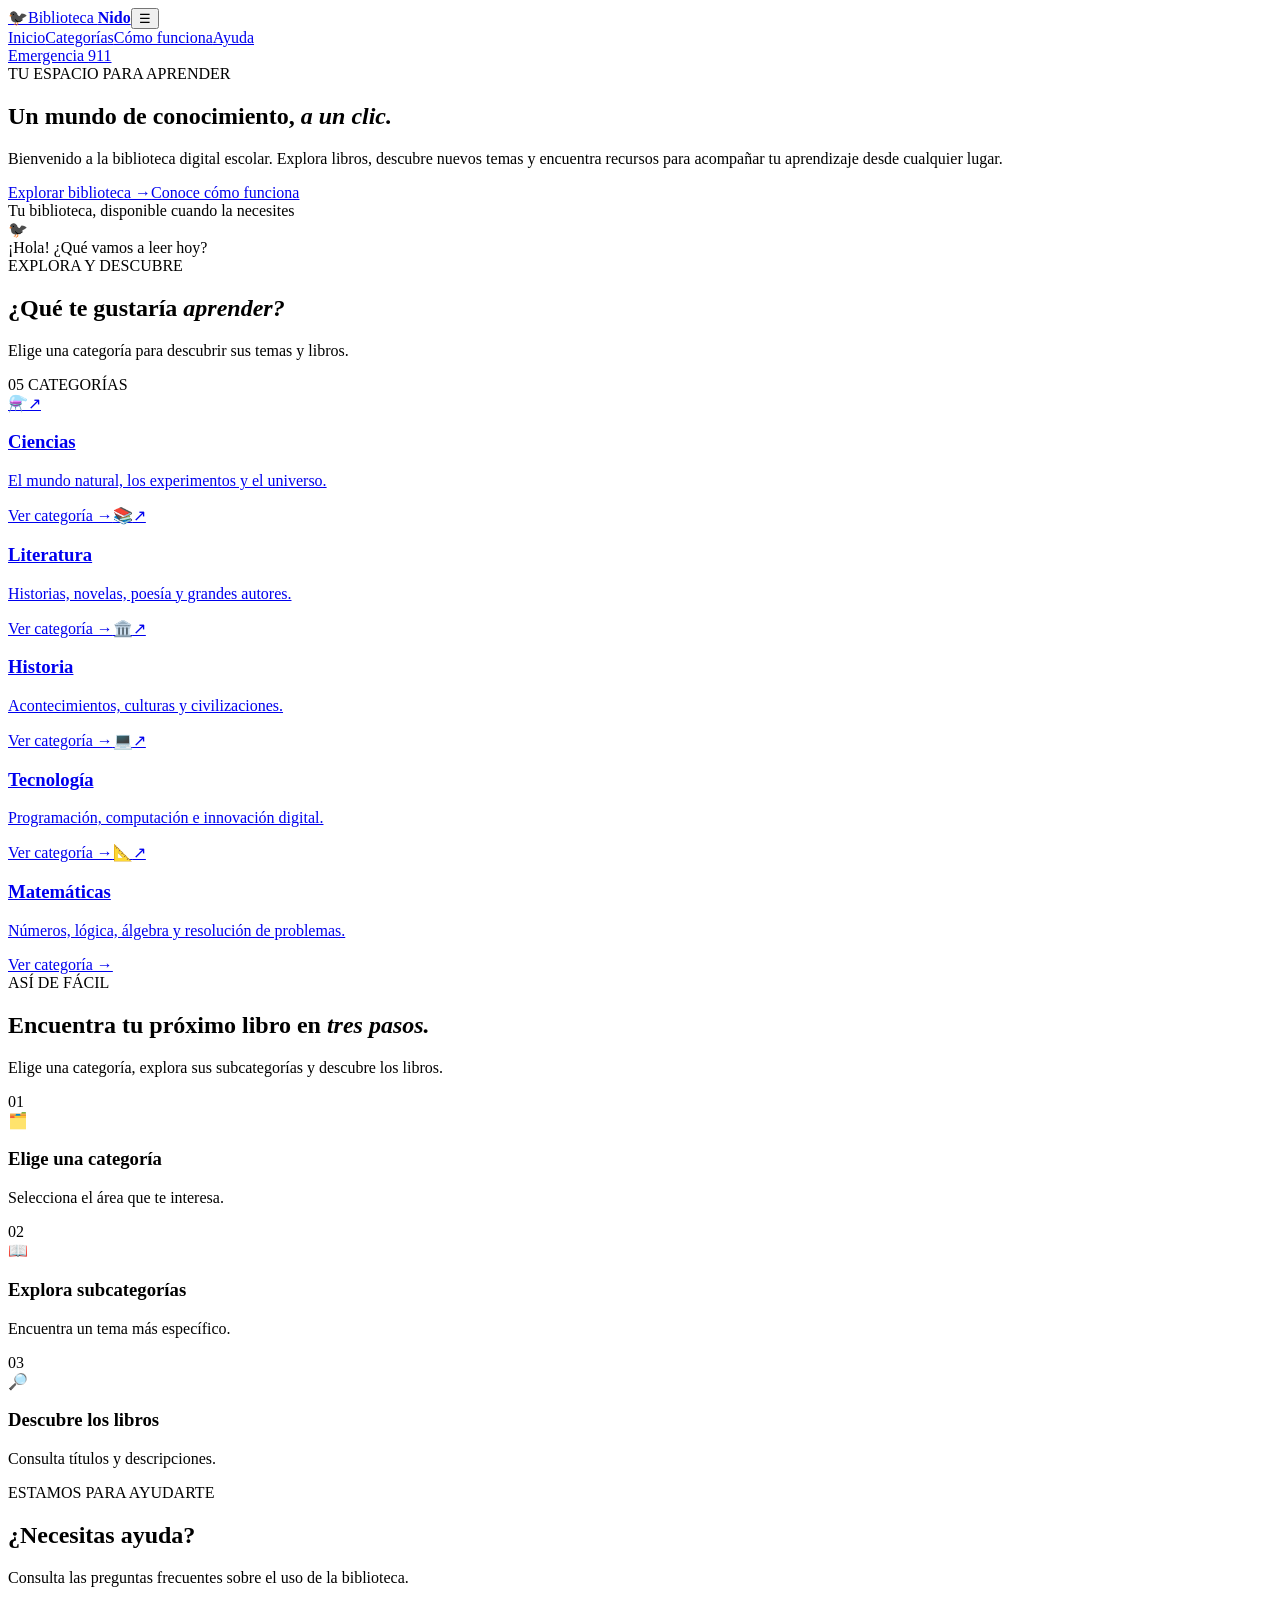
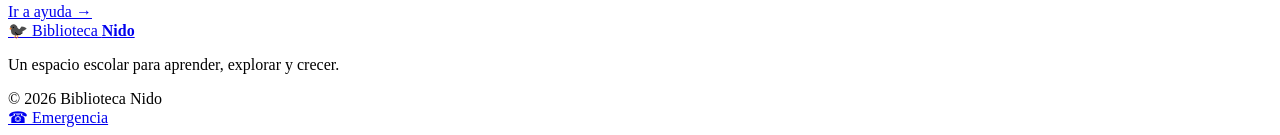
==== index.html @ d0c9c2d7 "Build Biblioteca Nido digital library website" ====
<!DOCTYPE html><html lang="es"><head><meta charset="UTF-8"><meta name="viewport" content="width=device-width,initial-scale=1"><title>Biblioteca Nido | Inicio</title><link rel="stylesheet" href="styles.css"></head><body><header class="site-header"><a class="brand" href="index.html"><span>🐦‍⬛</span><span>Biblioteca <b>Nido</b></span></a><button class="menu-toggle" aria-label="Abrir menú" aria-expanded="false">☰</button><nav class="main-nav"><a class="active" href="index.html">Inicio</a><a href="#categorias">Categorías</a><a href="#como-funciona">Cómo funciona</a><a href="ayuda.html">Ayuda</a></nav><a class="header-emergency" href="tel:911">Emergencia <span>911</span></a></header><main><section class="hero"><div class="hero-copy"><span class="eyebrow">TU ESPACIO PARA APRENDER</span><h1>Un mundo de conocimiento, <em>a un clic.</em></h1><p>Bienvenido a la biblioteca digital escolar. Explora libros, descubre nuevos temas y encuentra recursos para acompañar tu aprendizaje desde cualquier lugar.</p><div class="hero-actions"><a class="btn btn-light" href="#categorias">Explorar biblioteca →</a><a class="text-link" href="#como-funciona">Conoce cómo funciona</a></div><div class="hero-note"><span class="online-dot"></span> Tu biblioteca, disponible cuando la necesites</div></div><div class="hero-art"><div class="art-circle"></div><div class="book-stack"><div class="book book-one"></div><div class="book book-two"></div><div class="book book-three"></div></div><div class="toucan-large">🐦‍⬛</div><div class="floating-note">¡Hola! ¿Qué vamos a leer hoy?</div></div></section><section class="section" id="categorias"><div class="section-heading"><div><span class="eyebrow dark">EXPLORA Y DESCUBRE</span><h2>¿Qué te gustaría <em>aprender?</em></h2><p>Elige una categoría para descubrir sus temas y libros.</p></div><span class="section-count">05 CATEGORÍAS</span></div><div class="category-grid"><a class="category-card c-blue" href="categoria.html?cat=ciencias"><span class="category-icon">⚗️</span><span class="card-arrow">↗</span><h3>Ciencias</h3><p>El mundo natural, los experimentos y el universo.</p><span class="card-bottom">Ver categoría →</span></a><a class="category-card c-gold" href="categoria.html?cat=literatura"><span class="category-icon">📚</span><span class="card-arrow">↗</span><h3>Literatura</h3><p>Historias, novelas, poesía y grandes autores.</p><span class="card-bottom">Ver categoría →</span></a><a class="category-card c-green" href="categoria.html?cat=historia"><span class="category-icon">🏛️</span><span class="card-arrow">↗</span><h3>Historia</h3><p>Acontecimientos, culturas y civilizaciones.</p><span class="card-bottom">Ver categoría →</span></a><a class="category-card c-purple" href="categoria.html?cat=tecnologia"><span class="category-icon">💻</span><span class="card-arrow">↗</span><h3>Tecnología</h3><p>Programación, computación e innovación digital.</p><span class="card-bottom">Ver categoría →</span></a><a class="category-card c-coral" href="categoria.html?cat=matematicas"><span class="category-icon">📐</span><span class="card-arrow">↗</span><h3>Matemáticas</h3><p>Números, lógica, álgebra y resolución de problemas.</p><span class="card-bottom">Ver categoría →</span></a></div></section><section class="how-section" id="como-funciona"><div class="how-intro"><span class="eyebrow dark">ASÍ DE FÁCIL</span><h2>Encuentra tu próximo libro en <em>tres pasos.</em></h2><p>Elige una categoría, explora sus subcategorías y descubre los libros.</p></div><div class="steps"><article><span>01</span><div class="step-icon">🗂️</div><h3>Elige una categoría</h3><p>Selecciona el área que te interesa.</p></article><article><span>02</span><div class="step-icon">📖</div><h3>Explora subcategorías</h3><p>Encuentra un tema más específico.</p></article><article><span>03</span><div class="step-icon">🔎</div><h3>Descubre los libros</h3><p>Consulta títulos y descripciones.</p></article></div></section><section class="help-banner"><div><span class="eyebrow">ESTAMOS PARA AYUDARTE</span><h2>¿Necesitas ayuda?</h2><p>Consulta las preguntas frecuentes sobre el uso de la biblioteca.</p></div><a class="btn btn-light" href="ayuda.html">Ir a ayuda →</a></section></main><footer class="site-footer"><a class="brand footer-brand" href="index.html">🐦‍⬛ Biblioteca <b>Nido</b></a><p>Un espacio escolar para aprender, explorar y crecer.</p><span>© 2026 Biblioteca Nido</span></footer><a class="emergency-float" href="tel:911">☎ <span>Emergencia</span></a><script src="app.js"></script></body></html>
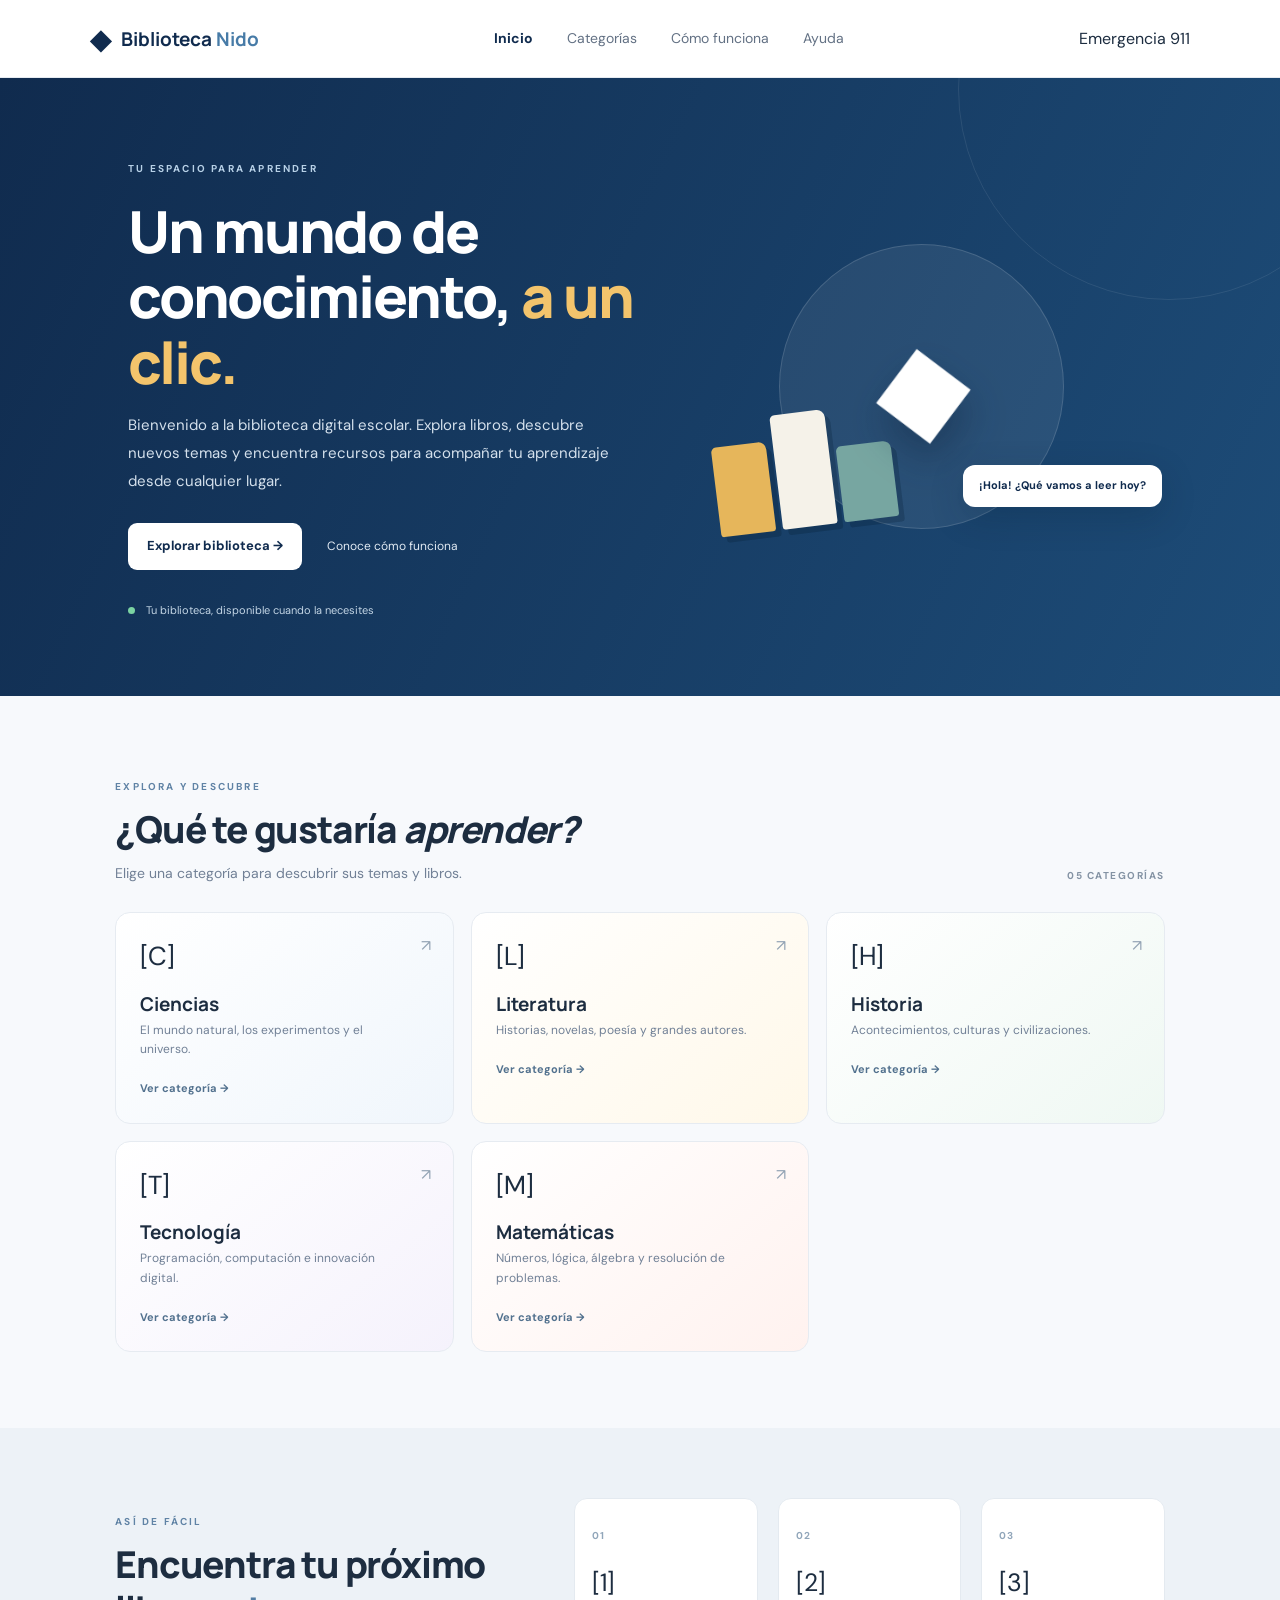
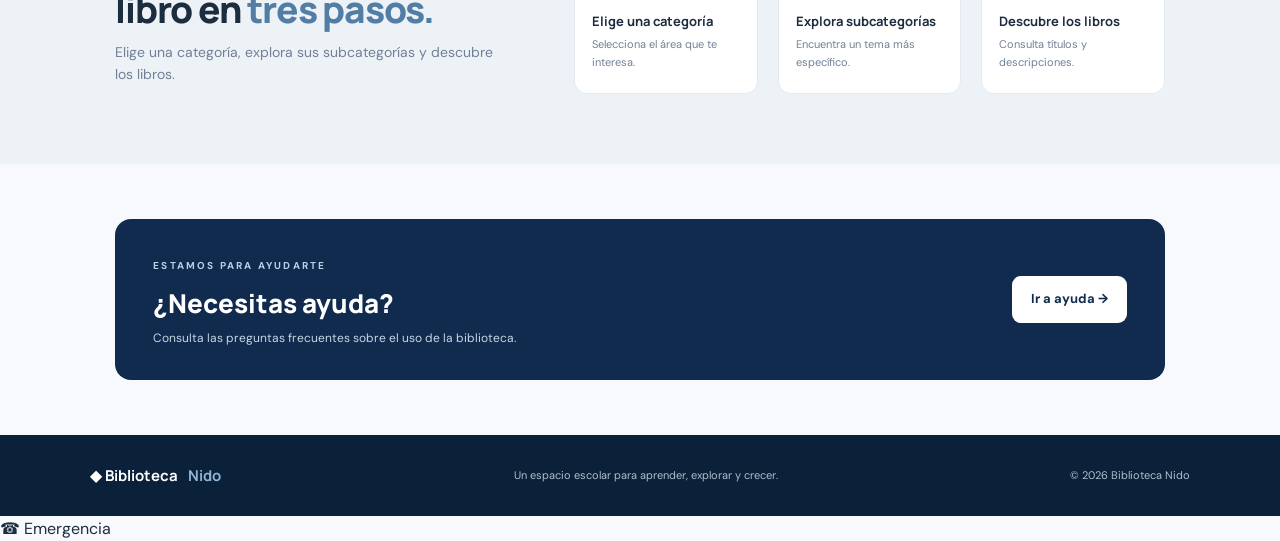
==== commit 9a5cd74c: "Usar iconos compatibles en todos los navegadores" ====
--- a/index.html
+++ b/index.html
@@ -1 +1 @@
-<!DOCTYPE html><html lang="es"><head><meta charset="UTF-8"><meta name="viewport" content="width=device-width,initial-scale=1"><title>Biblioteca Nido | Inicio</title><link rel="stylesheet" href="styles.css"></head><body><header class="site-header"><a class="brand" href="index.html"><span>🐦‍⬛</span><span>Biblioteca <b>Nido</b></span></a><button class="menu-toggle" aria-label="Abrir menú" aria-expanded="false">☰</button><nav class="main-nav"><a class="active" href="index.html">Inicio</a><a href="#categorias">Categorías</a><a href="#como-funciona">Cómo funciona</a><a href="ayuda.html">Ayuda</a></nav><a class="header-emergency" href="tel:911">Emergencia <span>911</span></a></header><main><section class="hero"><div class="hero-copy"><span class="eyebrow">TU ESPACIO PARA APRENDER</span><h1>Un mundo de conocimiento, <em>a un clic.</em></h1><p>Bienvenido a la biblioteca digital escolar. Explora libros, descubre nuevos temas y encuentra recursos para acompañar tu aprendizaje desde cualquier lugar.</p><div class="hero-actions"><a class="btn btn-light" href="#categorias">Explorar biblioteca →</a><a class="text-link" href="#como-funciona">Conoce cómo funciona</a></div><div class="hero-note"><span class="online-dot"></span> Tu biblioteca, disponible cuando la necesites</div></div><div class="hero-art"><div class="art-circle"></div><div class="book-stack"><div class="book book-one"></div><div class="book book-two"></div><div class="book book-three"></div></div><div class="toucan-large">🐦‍⬛</div><div class="floating-note">¡Hola! ¿Qué vamos a leer hoy?</div></div></section><section class="section" id="categorias"><div class="section-heading"><div><span class="eyebrow dark">EXPLORA Y DESCUBRE</span><h2>¿Qué te gustaría <em>aprender?</em></h2><p>Elige una categoría para descubrir sus temas y libros.</p></div><span class="section-count">05 CATEGORÍAS</span></div><div class="category-grid"><a class="category-card c-blue" href="categoria.html?cat=ciencias"><span class="category-icon">⚗️</span><span class="card-arrow">↗</span><h3>Ciencias</h3><p>El mundo natural, los experimentos y el universo.</p><span class="card-bottom">Ver categoría →</span></a><a class="category-card c-gold" href="categoria.html?cat=literatura"><span class="category-icon">📚</span><span class="card-arrow">↗</span><h3>Literatura</h3><p>Historias, novelas, poesía y grandes autores.</p><span class="card-bottom">Ver categoría →</span></a><a class="category-card c-green" href="categoria.html?cat=historia"><span class="category-icon">🏛️</span><span class="card-arrow">↗</span><h3>Historia</h3><p>Acontecimientos, culturas y civilizaciones.</p><span class="card-bottom">Ver categoría →</span></a><a class="category-card c-purple" href="categoria.html?cat=tecnologia"><span class="category-icon">💻</span><span class="card-arrow">↗</span><h3>Tecnología</h3><p>Programación, computación e innovación digital.</p><span class="card-bottom">Ver categoría →</span></a><a class="category-card c-coral" href="categoria.html?cat=matematicas"><span class="category-icon">📐</span><span class="card-arrow">↗</span><h3>Matemáticas</h3><p>Números, lógica, álgebra y resolución de problemas.</p><span class="card-bottom">Ver categoría →</span></a></div></section><section class="how-section" id="como-funciona"><div class="how-intro"><span class="eyebrow dark">ASÍ DE FÁCIL</span><h2>Encuentra tu próximo libro en <em>tres pasos.</em></h2><p>Elige una categoría, explora sus subcategorías y descubre los libros.</p></div><div class="steps"><article><span>01</span><div class="step-icon">🗂️</div><h3>Elige una categoría</h3><p>Selecciona el área que te interesa.</p></article><article><span>02</span><div class="step-icon">📖</div><h3>Explora subcategorías</h3><p>Encuentra un tema más específico.</p></article><article><span>03</span><div class="step-icon">🔎</div><h3>Descubre los libros</h3><p>Consulta títulos y descripciones.</p></article></div></section><section class="help-banner"><div><span class="eyebrow">ESTAMOS PARA AYUDARTE</span><h2>¿Necesitas ayuda?</h2><p>Consulta las preguntas frecuentes sobre el uso de la biblioteca.</p></div><a class="btn btn-light" href="ayuda.html">Ir a ayuda →</a></section></main><footer class="site-footer"><a class="brand footer-brand" href="index.html">🐦‍⬛ Biblioteca <b>Nido</b></a><p>Un espacio escolar para aprender, explorar y crecer.</p><span>© 2026 Biblioteca Nido</span></footer><a class="emergency-float" href="tel:911">☎ <span>Emergencia</span></a><script src="app.js"></script></body></html>+<!DOCTYPE html><html lang="es"><head><meta charset="UTF-8"><meta name="viewport" content="width=device-width,initial-scale=1"><title>Biblioteca Nido | Inicio</title><link rel="stylesheet" href="styles.css"></head><body><header class="site-header"><a class="brand" href="index.html"><span aria-hidden="true">◆</span><span>Biblioteca <b>Nido</b></span></a><button class="menu-toggle" aria-label="Abrir menú" aria-expanded="false">☰</button><nav class="main-nav"><a class="active" href="index.html">Inicio</a><a href="#categorias">Categorías</a><a href="#como-funciona">Cómo funciona</a><a href="ayuda.html">Ayuda</a></nav><a class="header-emergency" href="tel:911">Emergencia <span>911</span></a></header><main><section class="hero"><div class="hero-copy"><span class="eyebrow">TU ESPACIO PARA APRENDER</span><h1>Un mundo de conocimiento, <em>a un clic.</em></h1><p>Bienvenido a la biblioteca digital escolar. Explora libros, descubre nuevos temas y encuentra recursos para acompañar tu aprendizaje desde cualquier lugar.</p><div class="hero-actions"><a class="btn btn-light" href="#categorias">Explorar biblioteca →</a><a class="text-link" href="#como-funciona">Conoce cómo funciona</a></div><div class="hero-note"><span class="online-dot"></span> Tu biblioteca, disponible cuando la necesites</div></div><div class="hero-art"><div class="art-circle"></div><div class="book-stack"><div class="book book-one"></div><div class="book book-two"></div><div class="book book-three"></div></div><div class="toucan-large" aria-hidden="true">◆</div><div class="floating-note">¡Hola! ¿Qué vamos a leer hoy?</div></div></section><section class="section" id="categorias"><div class="section-heading"><div><span class="eyebrow dark">EXPLORA Y DESCUBRE</span><h2>¿Qué te gustaría <em>aprender?</em></h2><p>Elige una categoría para descubrir sus temas y libros.</p></div><span class="section-count">05 CATEGORÍAS</span></div><div class="category-grid"><a class="category-card c-blue" href="categoria.html?cat=ciencias"><span class="category-icon" aria-hidden="true">[C]</span><span class="card-arrow">↗</span><h3>Ciencias</h3><p>El mundo natural, los experimentos y el universo.</p><span class="card-bottom">Ver categoría →</span></a><a class="category-card c-gold" href="categoria.html?cat=literatura"><span class="category-icon" aria-hidden="true">[L]</span><span class="card-arrow">↗</span><h3>Literatura</h3><p>Historias, novelas, poesía y grandes autores.</p><span class="card-bottom">Ver categoría →</span></a><a class="category-card c-green" href="categoria.html?cat=historia"><span class="category-icon" aria-hidden="true">[H]</span><span class="card-arrow">↗</span><h3>Historia</h3><p>Acontecimientos, culturas y civilizaciones.</p><span class="card-bottom">Ver categoría →</span></a><a class="category-card c-purple" href="categoria.html?cat=tecnologia"><span class="category-icon" aria-hidden="true">[T]</span><span class="card-arrow">↗</span><h3>Tecnología</h3><p>Programación, computación e innovación digital.</p><span class="card-bottom">Ver categoría →</span></a><a class="category-card c-coral" href="categoria.html?cat=matematicas"><span class="category-icon" aria-hidden="true">[M]</span><span class="card-arrow">↗</span><h3>Matemáticas</h3><p>Números, lógica, álgebra y resolución de problemas.</p><span class="card-bottom">Ver categoría →</span></a></div></section><section class="how-section" id="como-funciona"><div class="how-intro"><span class="eyebrow dark">ASÍ DE FÁCIL</span><h2>Encuentra tu próximo libro en <em>tres pasos.</em></h2><p>Elige una categoría, explora sus subcategorías y descubre los libros.</p></div><div class="steps"><article><span>01</span><div class="step-icon" aria-hidden="true">[1]</div><h3>Elige una categoría</h3><p>Selecciona el área que te interesa.</p></article><article><span>02</span><div class="step-icon" aria-hidden="true">[2]</div><h3>Explora subcategorías</h3><p>Encuentra un tema más específico.</p></article><article><span>03</span><div class="step-icon" aria-hidden="true">[3]</div><h3>Descubre los libros</h3><p>Consulta títulos y descripciones.</p></article></div></section><section class="help-banner"><div><span class="eyebrow">ESTAMOS PARA AYUDARTE</span><h2>¿Necesitas ayuda?</h2><p>Consulta las preguntas frecuentes sobre el uso de la biblioteca.</p></div><a class="btn btn-light" href="ayuda.html">Ir a ayuda →</a></section></main><footer class="site-footer"><a class="brand footer-brand" href="index.html">◆ Biblioteca <b>Nido</b></a><p>Un espacio escolar para aprender, explorar y crecer.</p><span>© 2026 Biblioteca Nido</span></footer><a class="emergency-float" href="tel:911">☎ <span>Emergencia</span></a><script src="app.js"></script></body></html>
--- a/styles.css
+++ b/styles.css
@@ -0,0 +1,98 @@
+@import url('https://fonts.googleapis.com/css2?family=DM+Sans:wght@400;500;600;700&family=Manrope:wght@400;500;600;700;800&display=swap');
+:root{--navy:#102b4e;--navy2:#183e68;--blue:#2e6595;--ink:#1d2d40;--muted:#718096;--paper:#f7f9fc;--white:#fff;--line:#e6ebf1;--gold:#f5bd55}
+*{box-sizing:border-box}
+html{scroll-behavior:smooth}
+body{margin:0;background:var(--paper);color:var(--ink);font-family:'DM Sans',sans-serif;line-height:1.6}
+a{color:inherit;text-decoration:none}
+.site-header{height:78px;padding:0 clamp(20px,7vw,104px);display:flex;align-items:center;justify-content:space-between;background:#fff;border-bottom:1px solid var(--line);position:sticky;top:0;z-index:20}
+.brand{display:flex;align-items:center;gap:10px;color:var(--navy);font:700 19px Manrope,sans-serif}
+.brand>span:first-child{font-size:27px}
+.brand b{color:#477ba7}
+.main-nav{display:flex;gap:34px;align-items:center}
+.main-nav a{font-size:14px;color:#637184;transition:color .25s ease}
+.main-nav a:hover,.main-nav a.active{color:var(--navy);font-weight:700}
+.menu-toggle{display:none;background:none;border:0;font-size:25px;color:var(--navy);cursor:pointer}
+.hero{background:linear-gradient(115deg,#102b4e,#1d4c78);color:white;min-height:485px;padding:76px clamp(24px,10vw,150px);display:grid;grid-template-columns:1.1fr .9fr;align-items:center;overflow:hidden;position:relative}
+.hero:after{content:"";position:absolute;width:420px;height:420px;border:1px solid #ffffff16;border-radius:50%;right:-100px;top:-200px}
+.hero-copy{max-width:570px;position:relative;z-index:2;animation:fade-up .8s ease both}
+.eyebrow{font-size:10px;font-weight:700;letter-spacing:2.2px;color:#b8d1e7}
+.eyebrow.dark{color:#6083a5}
+.hero h1,.page-intro h1{font:800 clamp(36px,4.6vw,58px)/1.13 Manrope,sans-serif;letter-spacing:-2px;margin:18px 0}
+.hero h1 em,.how-intro h2 em{font-style:normal;color:#f3c46c}
+.hero-copy>p{color:#d4e0ec;max-width:490px;font-size:15px;line-height:1.85}
+.hero-actions{display:flex;align-items:center;gap:25px;margin-top:28px}
+.btn{display:inline-flex;align-items:center;justify-content:center;gap:18px;padding:13px 19px;border-radius:9px;font-weight:700;font-size:13px;transition:transform .25s ease,box-shadow .25s ease,background .25s ease}
+.btn:hover{transform:translateY(-3px);box-shadow:0 8px 20px #102b4e22}
+.btn-light{background:#fff;color:var(--navy)}
+.btn-primary{background:var(--navy);color:white}
+.text-link{font-size:12px;color:#e1eaf3}
+.hero-note{margin-top:32px;font-size:11px;color:#c3d5e5}
+.online-dot{display:inline-block;width:7px;height:7px;background:#7bd3a2;border-radius:50%;margin-right:8px}
+.hero-art{height:330px;position:relative;display:grid;place-items:center;animation:fade-in 1s .15s ease both}
+.art-circle{width:285px;height:285px;border-radius:50%;background:#ffffff12;border:1px solid #ffffff24}
+.toucan-large{position:absolute;font-size:125px;filter:drop-shadow(0 20px 18px #081b3050);transform:rotate(-8deg);animation:bird-float 4s ease-in-out infinite}
+.book-stack{position:absolute;bottom:25px;left:5%;display:flex;align-items:end;gap:7px;transform:rotate(-7deg)}
+.book{width:55px;border-radius:5px 8px 3px 3px;box-shadow:5px 6px 0 #071c3040}
+.book-one{height:90px;background:#e6b65b}.book-two{height:115px;background:#f5f2e9}.book-three{height:76px;background:#77a6a1}
+.floating-note{position:absolute;right:-10px;bottom:45px;background:white;color:var(--navy);padding:12px 16px;border-radius:12px;font-size:11px;font-weight:700;box-shadow:0 10px 35px #071c3033;animation:note-float 5s ease-in-out infinite}
+.section{padding:76px clamp(22px,9vw,130px)}
+.section-heading{display:flex;justify-content:space-between;align-items:end;margin-bottom:28px}
+.section-heading h2,.how-intro h2{font:800 clamp(27px,3vw,37px)/1.2 Manrope,sans-serif;letter-spacing:-1.2px;margin:10px 0}
+.section-heading p,.how-intro p{margin:0;color:var(--muted);font-size:14px}
+.section-count{font-size:10px;letter-spacing:1.5px;color:#8493a4;font-weight:700}
+.category-grid{display:grid;grid-template-columns:repeat(3,1fr);gap:17px}
+.category-card{min-height:205px;padding:23px 24px;background:white;border:1px solid var(--line);border-radius:15px;position:relative;overflow:hidden;transition:transform .3s ease,box-shadow .3s ease,border-color .3s ease;animation:fade-up .65s ease both}
+.category-card:nth-child(2){animation-delay:.08s}.category-card:nth-child(3){animation-delay:.16s}.category-card:nth-child(4){animation-delay:.24s}.category-card:nth-child(5){animation-delay:.32s}
+.category-card:hover{transform:translateY(-6px);box-shadow:0 16px 35px #183e6812;border-color:#c7d7e6}
+.category-icon{font-size:26px}.card-arrow{position:absolute;right:22px;top:20px;color:#93a3b4}
+.category-card h3{font:700 19px Manrope,sans-serif;margin:13px 0 4px}
+.category-card p{font-size:12px;color:var(--muted);max-width:260px;margin:0 0 15px}
+.card-bottom{font-size:11px;color:#52718e;font-weight:700}
+.c-blue{background:linear-gradient(140deg,#fff,#f0f6fc)}.c-gold{background:linear-gradient(140deg,#fff,#fff8e9)}.c-green{background:linear-gradient(140deg,#fff,#eff8f3)}.c-purple{background:linear-gradient(140deg,#fff,#f5f2fc)}.c-coral{background:linear-gradient(140deg,#fff,#fff2ef)}
+.how-section{background:#edf2f7;padding:70px clamp(22px,9vw,130px);display:grid;grid-template-columns:.8fr 1.2fr;gap:65px;align-items:center}
+.how-intro h2 em{color:#527da4}
+.steps{display:grid;grid-template-columns:repeat(3,1fr);gap:20px}
+.steps article{position:relative;background:white;border:1px solid #e4eaf0;border-radius:13px;padding:22px 17px;transition:transform .25s ease,box-shadow .25s ease}
+.steps article:hover{transform:translateY(-5px);box-shadow:0 12px 25px #183e6810}
+.steps article>span{font-size:10px;color:#91a6ba;font-weight:700;letter-spacing:1px}
+.step-icon{font-size:25px;margin:16px 0 9px}
+.steps h3{font:700 13px Manrope,sans-serif;margin:0 0 6px}.steps p{font-size:11px;color:var(--muted);margin:0}
+.help-banner{margin:55px clamp(22px,9vw,130px);padding:32px 38px;border-radius:16px;background:var(--navy);color:white;display:flex;align-items:center;justify-content:space-between;gap:25px}
+.help-banner h2{font:800 26px Manrope;margin:8px 0}.help-banner p{font-size:12px;color:#c7d7e6;margin:0;max-width:550px}
+.site-footer{background:#0b2039;color:#aebfd0;padding:30px clamp(22px,7vw,104px);display:flex;align-items:center;justify-content:space-between;gap:15px;font-size:11px}
+.footer-brand{color:white;font-size:15px}.footer-brand b{color:#8eb3d5}.site-footer p{margin:0}
+.inner-page{min-height:65vh}
+.breadcrumbs{padding:25px clamp(22px,9vw,130px) 0;display:flex;gap:10px;align-items:center;color:#8a98a8;font-size:11px}
+.breadcrumbs a:hover{color:var(--blue)}.breadcrumbs b{color:var(--navy)}
+.page-intro{text-align:center;padding:48px 20px 35px;animation:fade-up .65s ease both}
+.intro-icon{font-size:38px;margin:13px 0 4px}.page-intro h1{font-size:clamp(34px,4vw,47px);color:var(--navy);margin:7px 0 10px}
+.page-intro p{color:var(--muted);font-size:14px;margin:0 auto;max-width:550px}
+.compact-section{padding-top:28px}
+.subcategory-grid{display:grid;grid-template-columns:repeat(3,1fr);gap:16px}
+.subcategory-card{background:white;border:1px solid var(--line);border-radius:13px;padding:22px;transition:transform .25s ease,border-color .25s ease,box-shadow .25s ease;animation:fade-up .5s ease both}
+.subcategory-card:hover{transform:translateY(-4px);border-color:#b7cadd;box-shadow:0 12px 25px #183e6810}
+.subcategory-card .sub-icon{font-size:23px}.subcategory-card h3{font:700 16px Manrope;margin:12px 0 5px;color:var(--navy)}
+.subcategory-card p{font-size:12px;color:var(--muted);margin:0 0 13px}.subcategory-card span:last-child{font-size:11px;font-weight:700;color:#527da4}
+.catalog-toolbar{display:flex;justify-content:space-between;align-items:center;gap:20px;margin-bottom:24px}
+.catalog-toolbar h2{font:800 25px Manrope;margin:0}.catalog-toolbar p{font-size:12px;color:var(--muted);margin:3px 0}
+.search-box{display:flex;align-items:center;gap:10px;background:white;border:1px solid var(--line);padding:0 14px;border-radius:9px;max-width:330px;width:100%;color:#8292a3}
+.search-box input{border:0;outline:0;padding:12px 0;width:100%;font:13px 'DM Sans';color:var(--ink)}
+.book-grid{display:grid;grid-template-columns:repeat(3,1fr);gap:16px}
+.book-card{background:white;border:1px solid var(--line);border-radius:13px;padding:20px;display:flex;gap:15px;transition:transform .25s ease,box-shadow .25s ease;animation:fade-up .5s ease both}
+.book-card:hover{transform:translateY(-3px);box-shadow:0 10px 24px #183e6810}
+.book-cover{width:65px;min-width:65px;height:95px;border-radius:5px;background:linear-gradient(145deg,#214c73,#102b4e);display:grid;place-items:center;color:#fff;font-size:27px;box-shadow:3px 4px 0 #dce4ed}
+.book-card:nth-child(3n+2) .book-cover{background:linear-gradient(145deg,#c59a4e,#88652f)}.book-card:nth-child(3n) .book-cover{background:linear-gradient(145deg,#5c8b7a,#315a50)}
+.book-info h3{font:700 14px/1.35 Manrope;margin:0 0 6px;color:var(--navy)}.book-info p{font-size:11px;color:var(--muted);margin:0 0 8px}.book-info small{font-size:10px;color:#6083a5;font-weight:700}
+.empty-state{text-align:center;color:var(--muted);padding:30px}
+.faq-list{max-width:800px;margin:0 auto 50px;padding:0 22px}
+.faq-list details{background:white;border:1px solid var(--line);border-radius:11px;padding:17px 20px;margin-bottom:11px;transition:border-color .2s ease,box-shadow .2s ease}
+.faq-list details[open]{border-color:#b7cadd;box-shadow:0 8px 20px #183e680c}
+.faq-list summary{cursor:pointer;font:700 14px Manrope;color:var(--navy)}.faq-list summary::marker{color:#6083a5}
+.faq-list details p{font-size:13px;color:var(--muted);margin:13px 0 0}
+@keyframes fade-up{from{opacity:0;transform:translateY(18px)}to{opacity:1;transform:translateY(0)}}
+@keyframes fade-in{from{opacity:0}to{opacity:1}}
+@keyframes bird-float{0%,100%{transform:translateY(0) rotate(-8deg)}50%{transform:translateY(-13px) rotate(-5deg)}}
+@keyframes note-float{0%,100%{transform:translateY(0)}50%{transform:translateY(-8px)}}
+@media(prefers-reduced-motion:reduce){*,*::before,*::after{scroll-behavior:auto!important;animation-duration:.01ms!important;animation-iteration-count:1!important;transition-duration:.01ms!important}}
+@media(max-width:850px){.site-header{padding:0 22px}.main-nav{gap:16px}.hero{padding:55px 35px}.section,.how-section{padding:55px 35px}.category-grid{grid-template-columns:repeat(2,1fr)}.how-section{grid-template-columns:1fr;gap:30px}.help-banner{margin:35px}.book-grid{grid-template-columns:repeat(2,1fr)}}
+@media(max-width:620px){.site-header{height:68px}.menu-toggle{display:block;order:3}.main-nav{display:none;position:absolute;left:0;right:0;top:68px;padding:18px 24px;background:white;border-bottom:1px solid var(--line);flex-direction:column;align-items:flex-start;gap:16px}.main-nav.open{display:flex}.brand{font-size:16px}.hero{grid-template-columns:1fr;padding:54px 25px 35px}.hero h1{font-size:39px}.hero-art{height:230px}.art-circle{width:205px;height:205px}.toucan-large{font-size:90px}.book-stack{left:7%;bottom:10px}.floating-note{right:0;bottom:20px}.hero-actions{flex-wrap:wrap;gap:15px}.section,.how-section{padding:48px 22px}.section-heading{align-items:flex-start;gap:10px;flex-direction:column}.category-grid,.subcategory-grid,.book-grid{grid-template-columns:1fr}.category-card{min-height:180px}.steps{grid-template-columns:1fr}.steps article{padding:18px}.step-icon{margin:8px 0}.help-banner{margin:25px 22px;padding:25px;align-items:flex-start;flex-direction:column}.site-footer{flex-direction:column;align-items:flex-start}.breadcrumbs{padding-left:22px;flex-wrap:wrap}.page-intro{padding-top:35px}.catalog-toolbar{align-items:flex-start;flex-direction:column}.search-box{max-width:none}}
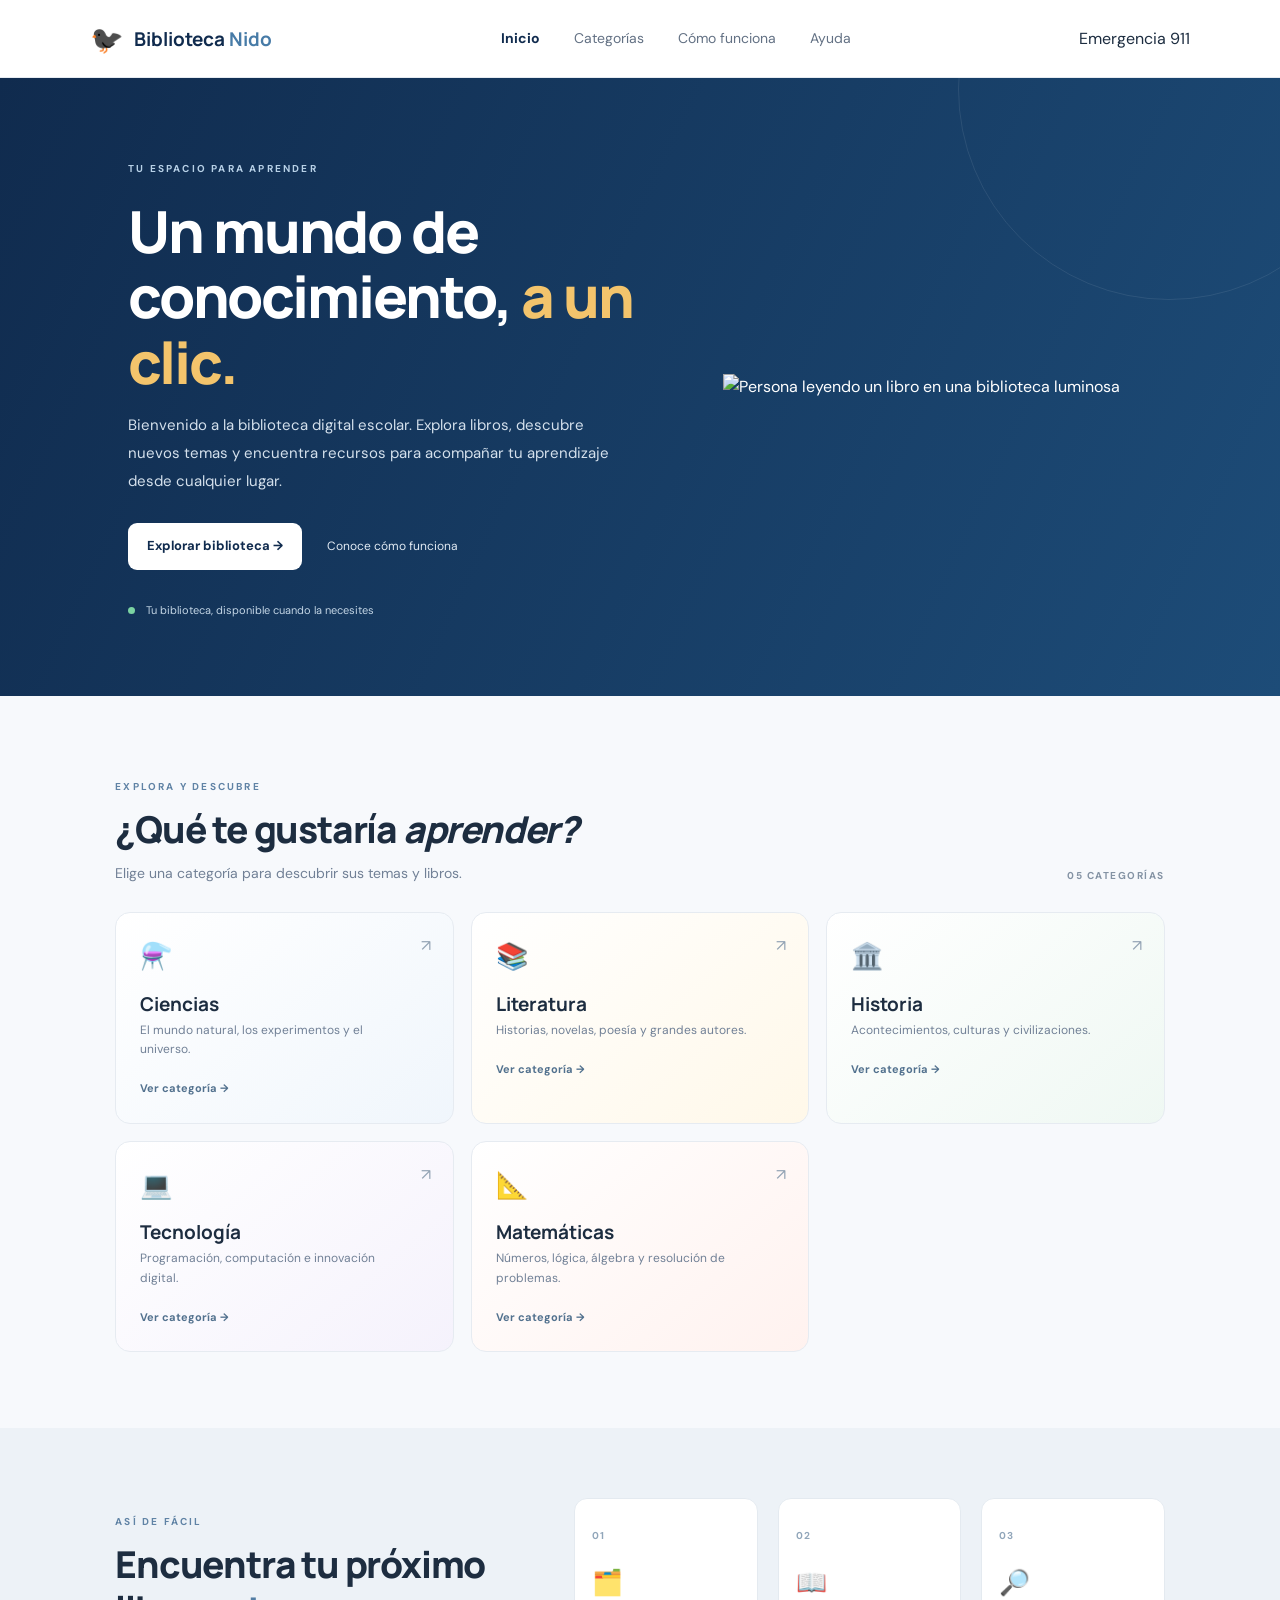
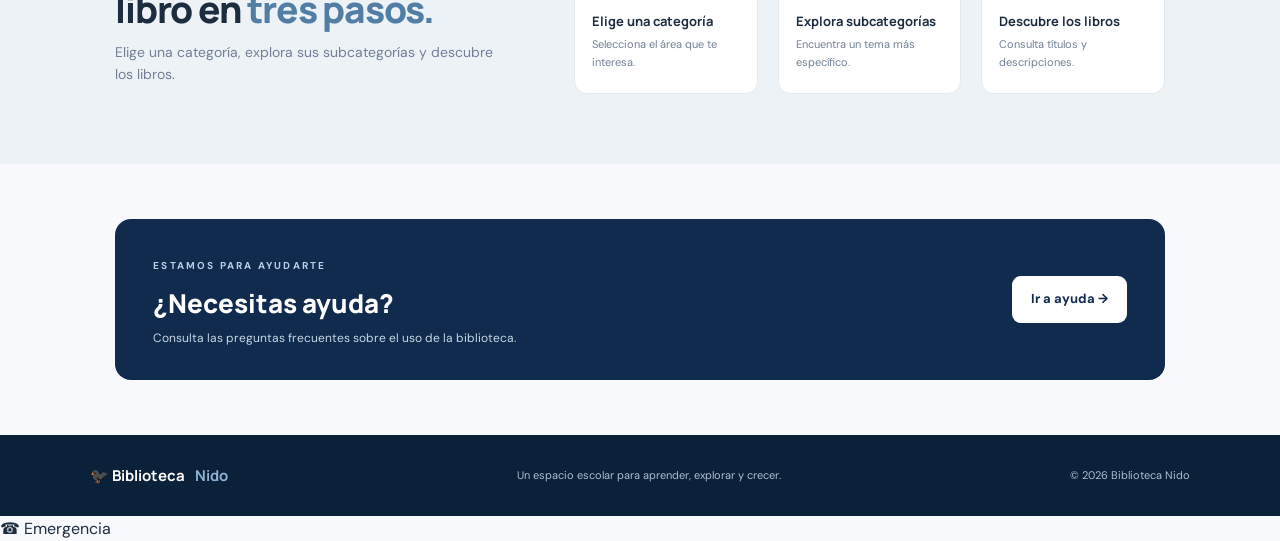
==== commit 526c437f: "Replace illustrated hero with real reading photography" ====
--- a/index.html
+++ b/index.html
@@ -1 +1 @@
-<!DOCTYPE html><html lang="es"><head><meta charset="UTF-8"><meta name="viewport" content="width=device-width,initial-scale=1"><title>Biblioteca Nido | Inicio</title><link rel="stylesheet" href="styles.css"></head><body><header class="site-header"><a class="brand" href="index.html"><span aria-hidden="true">◆</span><span>Biblioteca <b>Nido</b></span></a><button class="menu-toggle" aria-label="Abrir menú" aria-expanded="false">☰</button><nav class="main-nav"><a class="active" href="index.html">Inicio</a><a href="#categorias">Categorías</a><a href="#como-funciona">Cómo funciona</a><a href="ayuda.html">Ayuda</a></nav><a class="header-emergency" href="tel:911">Emergencia <span>911</span></a></header><main><section class="hero"><div class="hero-copy"><span class="eyebrow">TU ESPACIO PARA APRENDER</span><h1>Un mundo de conocimiento, <em>a un clic.</em></h1><p>Bienvenido a la biblioteca digital escolar. Explora libros, descubre nuevos temas y encuentra recursos para acompañar tu aprendizaje desde cualquier lugar.</p><div class="hero-actions"><a class="btn btn-light" href="#categorias">Explorar biblioteca →</a><a class="text-link" href="#como-funciona">Conoce cómo funciona</a></div><div class="hero-note"><span class="online-dot"></span> Tu biblioteca, disponible cuando la necesites</div></div><div class="hero-art"><div class="art-circle"></div><div class="book-stack"><div class="book book-one"></div><div class="book book-two"></div><div class="book book-three"></div></div><div class="toucan-large" aria-hidden="true">◆</div><div class="floating-note">¡Hola! ¿Qué vamos a leer hoy?</div></div></section><section class="section" id="categorias"><div class="section-heading"><div><span class="eyebrow dark">EXPLORA Y DESCUBRE</span><h2>¿Qué te gustaría <em>aprender?</em></h2><p>Elige una categoría para descubrir sus temas y libros.</p></div><span class="section-count">05 CATEGORÍAS</span></div><div class="category-grid"><a class="category-card c-blue" href="categoria.html?cat=ciencias"><span class="category-icon" aria-hidden="true">[C]</span><span class="card-arrow">↗</span><h3>Ciencias</h3><p>El mundo natural, los experimentos y el universo.</p><span class="card-bottom">Ver categoría →</span></a><a class="category-card c-gold" href="categoria.html?cat=literatura"><span class="category-icon" aria-hidden="true">[L]</span><span class="card-arrow">↗</span><h3>Literatura</h3><p>Historias, novelas, poesía y grandes autores.</p><span class="card-bottom">Ver categoría →</span></a><a class="category-card c-green" href="categoria.html?cat=historia"><span class="category-icon" aria-hidden="true">[H]</span><span class="card-arrow">↗</span><h3>Historia</h3><p>Acontecimientos, culturas y civilizaciones.</p><span class="card-bottom">Ver categoría →</span></a><a class="category-card c-purple" href="categoria.html?cat=tecnologia"><span class="category-icon" aria-hidden="true">[T]</span><span class="card-arrow">↗</span><h3>Tecnología</h3><p>Programación, computación e innovación digital.</p><span class="card-bottom">Ver categoría →</span></a><a class="category-card c-coral" href="categoria.html?cat=matematicas"><span class="category-icon" aria-hidden="true">[M]</span><span class="card-arrow">↗</span><h3>Matemáticas</h3><p>Números, lógica, álgebra y resolución de problemas.</p><span class="card-bottom">Ver categoría →</span></a></div></section><section class="how-section" id="como-funciona"><div class="how-intro"><span class="eyebrow dark">ASÍ DE FÁCIL</span><h2>Encuentra tu próximo libro en <em>tres pasos.</em></h2><p>Elige una categoría, explora sus subcategorías y descubre los libros.</p></div><div class="steps"><article><span>01</span><div class="step-icon" aria-hidden="true">[1]</div><h3>Elige una categoría</h3><p>Selecciona el área que te interesa.</p></article><article><span>02</span><div class="step-icon" aria-hidden="true">[2]</div><h3>Explora subcategorías</h3><p>Encuentra un tema más específico.</p></article><article><span>03</span><div class="step-icon" aria-hidden="true">[3]</div><h3>Descubre los libros</h3><p>Consulta títulos y descripciones.</p></article></div></section><section class="help-banner"><div><span class="eyebrow">ESTAMOS PARA AYUDARTE</span><h2>¿Necesitas ayuda?</h2><p>Consulta las preguntas frecuentes sobre el uso de la biblioteca.</p></div><a class="btn btn-light" href="ayuda.html">Ir a ayuda →</a></section></main><footer class="site-footer"><a class="brand footer-brand" href="index.html">◆ Biblioteca <b>Nido</b></a><p>Un espacio escolar para aprender, explorar y crecer.</p><span>© 2026 Biblioteca Nido</span></footer><a class="emergency-float" href="tel:911">☎ <span>Emergencia</span></a><script src="app.js"></script></body></html>+<!DOCTYPE html><html lang="es"><head><meta charset="UTF-8"><meta name="viewport" content="width=device-width,initial-scale=1"><title>Biblioteca Nido | Inicio</title><link rel="stylesheet" href="styles.css"></head><body><header class="site-header"><a class="brand" href="index.html"><span>🐦‍⬛</span><span>Biblioteca <b>Nido</b></span></a><button class="menu-toggle" aria-label="Abrir menú" aria-expanded="false">☰</button><nav class="main-nav"><a class="active" href="index.html">Inicio</a><a href="#categorias">Categorías</a><a href="#como-funciona">Cómo funciona</a><a href="ayuda.html">Ayuda</a></nav><a class="header-emergency" href="tel:911">Emergencia <span>911</span></a></header><main><section class="hero"><div class="hero-copy"><span class="eyebrow">TU ESPACIO PARA APRENDER</span><h1>Un mundo de conocimiento, <em>a un clic.</em></h1><p>Bienvenido a la biblioteca digital escolar. Explora libros, descubre nuevos temas y encuentra recursos para acompañar tu aprendizaje desde cualquier lugar.</p><div class="hero-actions"><a class="btn btn-light" href="#categorias">Explorar biblioteca →</a><a class="text-link" href="#como-funciona">Conoce cómo funciona</a></div><div class="hero-note"><span class="online-dot"></span> Tu biblioteca, disponible cuando la necesites</div></div><div class="hero-art"><img class="hero-photo" src="https://images.unsplash.com/photo-1507842217343-583bb7270b66?auto=format&fit=crop&w=1400&q=90" alt="Persona leyendo un libro en una biblioteca luminosa"></div></section><section class="section" id="categorias"><div class="section-heading"><div><span class="eyebrow dark">EXPLORA Y DESCUBRE</span><h2>¿Qué te gustaría <em>aprender?</em></h2><p>Elige una categoría para descubrir sus temas y libros.</p></div><span class="section-count">05 CATEGORÍAS</span></div><div class="category-grid"><a class="category-card c-blue" href="categoria.html?cat=ciencias"><span class="category-icon">⚗️</span><span class="card-arrow">↗</span><h3>Ciencias</h3><p>El mundo natural, los experimentos y el universo.</p><span class="card-bottom">Ver categoría →</span></a><a class="category-card c-gold" href="categoria.html?cat=literatura"><span class="category-icon">📚</span><span class="card-arrow">↗</span><h3>Literatura</h3><p>Historias, novelas, poesía y grandes autores.</p><span class="card-bottom">Ver categoría →</span></a><a class="category-card c-green" href="categoria.html?cat=historia"><span class="category-icon">🏛️</span><span class="card-arrow">↗</span><h3>Historia</h3><p>Acontecimientos, culturas y civilizaciones.</p><span class="card-bottom">Ver categoría →</span></a><a class="category-card c-purple" href="categoria.html?cat=tecnologia"><span class="category-icon">💻</span><span class="card-arrow">↗</span><h3>Tecnología</h3><p>Programación, computación e innovación digital.</p><span class="card-bottom">Ver categoría →</span></a><a class="category-card c-coral" href="categoria.html?cat=matematicas"><span class="category-icon">📐</span><span class="card-arrow">↗</span><h3>Matemáticas</h3><p>Números, lógica, álgebra y resolución de problemas.</p><span class="card-bottom">Ver categoría →</span></a></div></section><section class="how-section" id="como-funciona"><div class="how-intro"><span class="eyebrow dark">ASÍ DE FÁCIL</span><h2>Encuentra tu próximo libro en <em>tres pasos.</em></h2><p>Elige una categoría, explora sus subcategorías y descubre los libros.</p></div><div class="steps"><article><span>01</span><div class="step-icon">🗂️</div><h3>Elige una categoría</h3><p>Selecciona el área que te interesa.</p></article><article><span>02</span><div class="step-icon">📖</div><h3>Explora subcategorías</h3><p>Encuentra un tema más específico.</p></article><article><span>03</span><div class="step-icon">🔎</div><h3>Descubre los libros</h3><p>Consulta títulos y descripciones.</p></article></div></section><section class="help-banner"><div><span class="eyebrow">ESTAMOS PARA AYUDARTE</span><h2>¿Necesitas ayuda?</h2><p>Consulta las preguntas frecuentes sobre el uso de la biblioteca.</p></div><a class="btn btn-light" href="ayuda.html">Ir a ayuda →</a></section></main><footer class="site-footer"><a class="brand footer-brand" href="index.html">🐦‍⬛ Biblioteca <b>Nido</b></a><p>Un espacio escolar para aprender, explorar y crecer.</p><span>© 2026 Biblioteca Nido</span></footer><a class="emergency-float" href="tel:911">☎ <span>Emergencia</span></a><script src="app.js"></script></body></html>
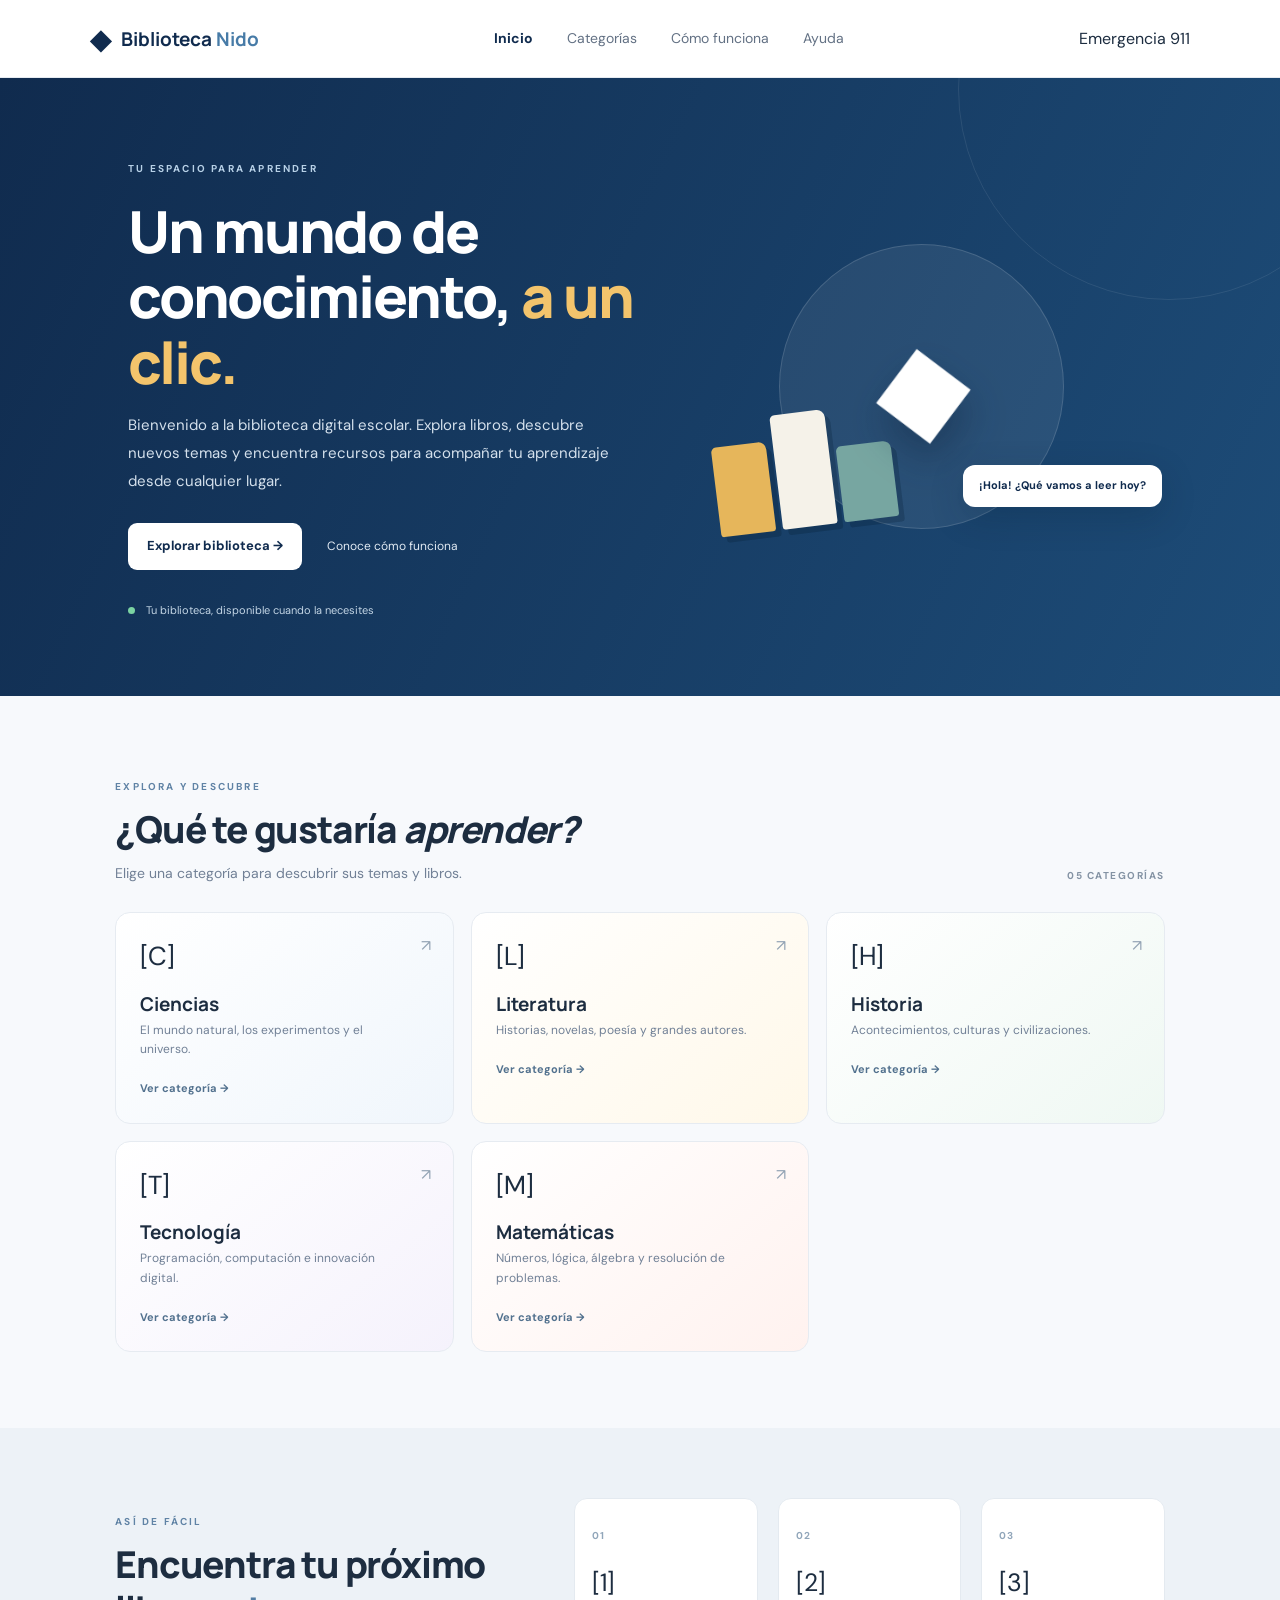
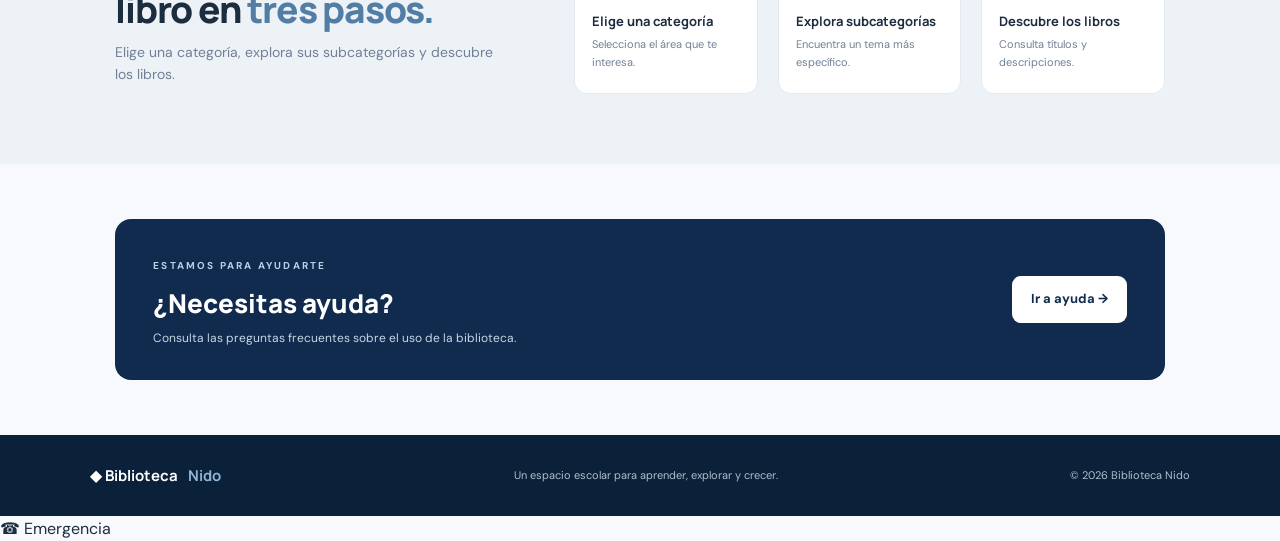
==== commit 51a111a2: "Merge pull request #3 from vaaalalamilla/Jonathan Jonathan" ====
--- a/index.html
+++ b/index.html
@@ -1 +1 @@
-<!DOCTYPE html><html lang="es"><head><meta charset="UTF-8"><meta name="viewport" content="width=device-width,initial-scale=1"><title>Biblioteca Nido | Inicio</title><link rel="stylesheet" href="styles.css"></head><body><header class="site-header"><a class="brand" href="index.html"><span>🐦‍⬛</span><span>Biblioteca <b>Nido</b></span></a><button class="menu-toggle" aria-label="Abrir menú" aria-expanded="false">☰</button><nav class="main-nav"><a class="active" href="index.html">Inicio</a><a href="#categorias">Categorías</a><a href="#como-funciona">Cómo funciona</a><a href="ayuda.html">Ayuda</a></nav><a class="header-emergency" href="tel:911">Emergencia <span>911</span></a></header><main><section class="hero"><div class="hero-copy"><span class="eyebrow">TU ESPACIO PARA APRENDER</span><h1>Un mundo de conocimiento, <em>a un clic.</em></h1><p>Bienvenido a la biblioteca digital escolar. Explora libros, descubre nuevos temas y encuentra recursos para acompañar tu aprendizaje desde cualquier lugar.</p><div class="hero-actions"><a class="btn btn-light" href="#categorias">Explorar biblioteca →</a><a class="text-link" href="#como-funciona">Conoce cómo funciona</a></div><div class="hero-note"><span class="online-dot"></span> Tu biblioteca, disponible cuando la necesites</div></div><div class="hero-art"><img class="hero-photo" src="https://images.unsplash.com/photo-1507842217343-583bb7270b66?auto=format&fit=crop&w=1400&q=90" alt="Persona leyendo un libro en una biblioteca luminosa"></div></section><section class="section" id="categorias"><div class="section-heading"><div><span class="eyebrow dark">EXPLORA Y DESCUBRE</span><h2>¿Qué te gustaría <em>aprender?</em></h2><p>Elige una categoría para descubrir sus temas y libros.</p></div><span class="section-count">05 CATEGORÍAS</span></div><div class="category-grid"><a class="category-card c-blue" href="categoria.html?cat=ciencias"><span class="category-icon">⚗️</span><span class="card-arrow">↗</span><h3>Ciencias</h3><p>El mundo natural, los experimentos y el universo.</p><span class="card-bottom">Ver categoría →</span></a><a class="category-card c-gold" href="categoria.html?cat=literatura"><span class="category-icon">📚</span><span class="card-arrow">↗</span><h3>Literatura</h3><p>Historias, novelas, poesía y grandes autores.</p><span class="card-bottom">Ver categoría →</span></a><a class="category-card c-green" href="categoria.html?cat=historia"><span class="category-icon">🏛️</span><span class="card-arrow">↗</span><h3>Historia</h3><p>Acontecimientos, culturas y civilizaciones.</p><span class="card-bottom">Ver categoría →</span></a><a class="category-card c-purple" href="categoria.html?cat=tecnologia"><span class="category-icon">💻</span><span class="card-arrow">↗</span><h3>Tecnología</h3><p>Programación, computación e innovación digital.</p><span class="card-bottom">Ver categoría →</span></a><a class="category-card c-coral" href="categoria.html?cat=matematicas"><span class="category-icon">📐</span><span class="card-arrow">↗</span><h3>Matemáticas</h3><p>Números, lógica, álgebra y resolución de problemas.</p><span class="card-bottom">Ver categoría →</span></a></div></section><section class="how-section" id="como-funciona"><div class="how-intro"><span class="eyebrow dark">ASÍ DE FÁCIL</span><h2>Encuentra tu próximo libro en <em>tres pasos.</em></h2><p>Elige una categoría, explora sus subcategorías y descubre los libros.</p></div><div class="steps"><article><span>01</span><div class="step-icon">🗂️</div><h3>Elige una categoría</h3><p>Selecciona el área que te interesa.</p></article><article><span>02</span><div class="step-icon">📖</div><h3>Explora subcategorías</h3><p>Encuentra un tema más específico.</p></article><article><span>03</span><div class="step-icon">🔎</div><h3>Descubre los libros</h3><p>Consulta títulos y descripciones.</p></article></div></section><section class="help-banner"><div><span class="eyebrow">ESTAMOS PARA AYUDARTE</span><h2>¿Necesitas ayuda?</h2><p>Consulta las preguntas frecuentes sobre el uso de la biblioteca.</p></div><a class="btn btn-light" href="ayuda.html">Ir a ayuda →</a></section></main><footer class="site-footer"><a class="brand footer-brand" href="index.html">🐦‍⬛ Biblioteca <b>Nido</b></a><p>Un espacio escolar para aprender, explorar y crecer.</p><span>© 2026 Biblioteca Nido</span></footer><a class="emergency-float" href="tel:911">☎ <span>Emergencia</span></a><script src="app.js"></script></body></html>+<!DOCTYPE html><html lang="es"><head><meta charset="UTF-8"><meta name="viewport" content="width=device-width,initial-scale=1"><title>Biblioteca Nido | Inicio</title><link rel="stylesheet" href="styles.css"></head><body><header class="site-header"><a class="brand" href="index.html"><span aria-hidden="true">◆</span><span>Biblioteca <b>Nido</b></span></a><button class="menu-toggle" aria-label="Abrir menú" aria-expanded="false">☰</button><nav class="main-nav"><a class="active" href="index.html">Inicio</a><a href="#categorias">Categorías</a><a href="#como-funciona">Cómo funciona</a><a href="ayuda.html">Ayuda</a></nav><a class="header-emergency" href="tel:911">Emergencia <span>911</span></a></header><main><section class="hero"><div class="hero-copy"><span class="eyebrow">TU ESPACIO PARA APRENDER</span><h1>Un mundo de conocimiento, <em>a un clic.</em></h1><p>Bienvenido a la biblioteca digital escolar. Explora libros, descubre nuevos temas y encuentra recursos para acompañar tu aprendizaje desde cualquier lugar.</p><div class="hero-actions"><a class="btn btn-light" href="#categorias">Explorar biblioteca →</a><a class="text-link" href="#como-funciona">Conoce cómo funciona</a></div><div class="hero-note"><span class="online-dot"></span> Tu biblioteca, disponible cuando la necesites</div></div><div class="hero-art"><div class="art-circle"></div><div class="book-stack"><div class="book book-one"></div><div class="book book-two"></div><div class="book book-three"></div></div><div class="toucan-large" aria-hidden="true">◆</div><div class="floating-note">¡Hola! ¿Qué vamos a leer hoy?</div></div></section><section class="section" id="categorias"><div class="section-heading"><div><span class="eyebrow dark">EXPLORA Y DESCUBRE</span><h2>¿Qué te gustaría <em>aprender?</em></h2><p>Elige una categoría para descubrir sus temas y libros.</p></div><span class="section-count">05 CATEGORÍAS</span></div><div class="category-grid"><a class="category-card c-blue" href="categoria.html?cat=ciencias"><span class="category-icon" aria-hidden="true">[C]</span><span class="card-arrow">↗</span><h3>Ciencias</h3><p>El mundo natural, los experimentos y el universo.</p><span class="card-bottom">Ver categoría →</span></a><a class="category-card c-gold" href="categoria.html?cat=literatura"><span class="category-icon" aria-hidden="true">[L]</span><span class="card-arrow">↗</span><h3>Literatura</h3><p>Historias, novelas, poesía y grandes autores.</p><span class="card-bottom">Ver categoría →</span></a><a class="category-card c-green" href="categoria.html?cat=historia"><span class="category-icon" aria-hidden="true">[H]</span><span class="card-arrow">↗</span><h3>Historia</h3><p>Acontecimientos, culturas y civilizaciones.</p><span class="card-bottom">Ver categoría →</span></a><a class="category-card c-purple" href="categoria.html?cat=tecnologia"><span class="category-icon" aria-hidden="true">[T]</span><span class="card-arrow">↗</span><h3>Tecnología</h3><p>Programación, computación e innovación digital.</p><span class="card-bottom">Ver categoría →</span></a><a class="category-card c-coral" href="categoria.html?cat=matematicas"><span class="category-icon" aria-hidden="true">[M]</span><span class="card-arrow">↗</span><h3>Matemáticas</h3><p>Números, lógica, álgebra y resolución de problemas.</p><span class="card-bottom">Ver categoría →</span></a></div></section><section class="how-section" id="como-funciona"><div class="how-intro"><span class="eyebrow dark">ASÍ DE FÁCIL</span><h2>Encuentra tu próximo libro en <em>tres pasos.</em></h2><p>Elige una categoría, explora sus subcategorías y descubre los libros.</p></div><div class="steps"><article><span>01</span><div class="step-icon" aria-hidden="true">[1]</div><h3>Elige una categoría</h3><p>Selecciona el área que te interesa.</p></article><article><span>02</span><div class="step-icon" aria-hidden="true">[2]</div><h3>Explora subcategorías</h3><p>Encuentra un tema más específico.</p></article><article><span>03</span><div class="step-icon" aria-hidden="true">[3]</div><h3>Descubre los libros</h3><p>Consulta títulos y descripciones.</p></article></div></section><section class="help-banner"><div><span class="eyebrow">ESTAMOS PARA AYUDARTE</span><h2>¿Necesitas ayuda?</h2><p>Consulta las preguntas frecuentes sobre el uso de la biblioteca.</p></div><a class="btn btn-light" href="ayuda.html">Ir a ayuda →</a></section></main><footer class="site-footer"><a class="brand footer-brand" href="index.html">◆ Biblioteca <b>Nido</b></a><p>Un espacio escolar para aprender, explorar y crecer.</p><span>© 2026 Biblioteca Nido</span></footer><a class="emergency-float" href="tel:911">☎ <span>Emergencia</span></a><script src="app.js"></script></body></html>
--- a/styles.css
+++ b/styles.css
@@ -95,4 +95,5 @@
 @keyframes note-float{0%,100%{transform:translateY(0)}50%{transform:translateY(-8px)}}
 @media(prefers-reduced-motion:reduce){*,*::before,*::after{scroll-behavior:auto!important;animation-duration:.01ms!important;animation-iteration-count:1!important;transition-duration:.01ms!important}}
 @media(max-width:850px){.site-header{padding:0 22px}.main-nav{gap:16px}.hero{padding:55px 35px}.section,.how-section{padding:55px 35px}.category-grid{grid-template-columns:repeat(2,1fr)}.how-section{grid-template-columns:1fr;gap:30px}.help-banner{margin:35px}.book-grid{grid-template-columns:repeat(2,1fr)}}
-@media(max-width:620px){.site-header{height:68px}.menu-toggle{display:block;order:3}.main-nav{display:none;position:absolute;left:0;right:0;top:68px;padding:18px 24px;background:white;border-bottom:1px solid var(--line);flex-direction:column;align-items:flex-start;gap:16px}.main-nav.open{display:flex}.brand{font-size:16px}.hero{grid-template-columns:1fr;padding:54px 25px 35px}.hero h1{font-size:39px}.hero-art{height:230px}.art-circle{width:205px;height:205px}.toucan-large{font-size:90px}.book-stack{left:7%;bottom:10px}.floating-note{right:0;bottom:20px}.hero-actions{flex-wrap:wrap;gap:15px}.section,.how-section{padding:48px 22px}.section-heading{align-items:flex-start;gap:10px;flex-direction:column}.category-grid,.subcategory-grid,.book-grid{grid-template-columns:1fr}.category-card{min-height:180px}.steps{grid-template-columns:1fr}.steps article{padding:18px}.step-icon{margin:8px 0}.help-banner{margin:25px 22px;padding:25px;align-items:flex-start;flex-direction:column}.site-footer{flex-direction:column;align-items:flex-start}.breadcrumbs{padding-left:22px;flex-wrap:wrap}.page-intro{padding-top:35px}.catalog-toolbar{align-items:flex-start;flex-direction:column}.search-box{max-width:none}}+@media(max-width:620px){.site-header{height:68px}.menu-toggle{display:block;order:3}.main-nav{display:none;position:absolute;left:0;right:0;top:68px;padding:18px 24px;background:white;border-bottom:1px solid var(--line);flex-direction:column;align-items:flex-start;gap:16px}.main-nav.open{display:flex}.brand{font-size:16px}.hero{grid-template-columns:1fr;padding:54px 25px 35px}.hero h1{font-size:39px}.hero-art{height:230px}.art-circle{width:205px;height:205px}.toucan-large{font-size:90px}.book-stack{left:7%;bottom:10px}.floating-note{right:0;bottom:20px}.hero-actions{flex-wrap:wrap;gap:15px}.section,.how-section{padding:48px 22px}.section-heading{align-items:flex-start;gap:10px;flex-direction:column}.category-grid,.subcategory-grid,.book-grid{grid-template-columns:1fr}.category-card{min-height:180px}.steps{grid-template-columns:1fr}.steps article{padding:18px}.step-icon{margin:8px 0}.help-banner{margin:25px 22px;padding:25px;align-items:flex-start;flex-direction:column}.site-footer{flex-direction:column;align-items:flex-start}.breadcrumbs{padding-left:22px;flex-wrap:wrap}.page-intro{padding-top:35px}.catalog-toolbar{align-items:flex-start;flex-direction:column}.search-box{max-width:none}}
+.book-detail{padding-bottom:28px}.detail-cover{width:92px;height:128px;margin:18px auto 12px;border-radius:8px;background:linear-gradient(145deg,#214c73,#102b4e);display:grid;place-items:center;color:#fff;font-size:42px;box-shadow:5px 7px 0 #dce4ed}.book-detail h1{max-width:850px;margin:10px auto}.detail-author{font-weight:700;color:#527da4!important}.reader-section{max-width:980px;margin:0 auto}.reader-paper{max-width:760px;margin:0 auto;background:#fff;border:1px solid var(--line);border-radius:14px;padding:clamp(22px,5vw,48px);box-shadow:0 12px 35px #183e680b}.reader-paper-top{display:flex;justify-content:space-between;gap:15px;padding-bottom:18px;border-bottom:1px solid var(--line);color:#7890a6;font-size:11px;font-weight:700}.reader-content{white-space:pre-line;font:16px/2 Georgia,serif;color:#35475a;padding-top:25px}.reader-back{margin:24px auto 0;display:flex;width:max-content}
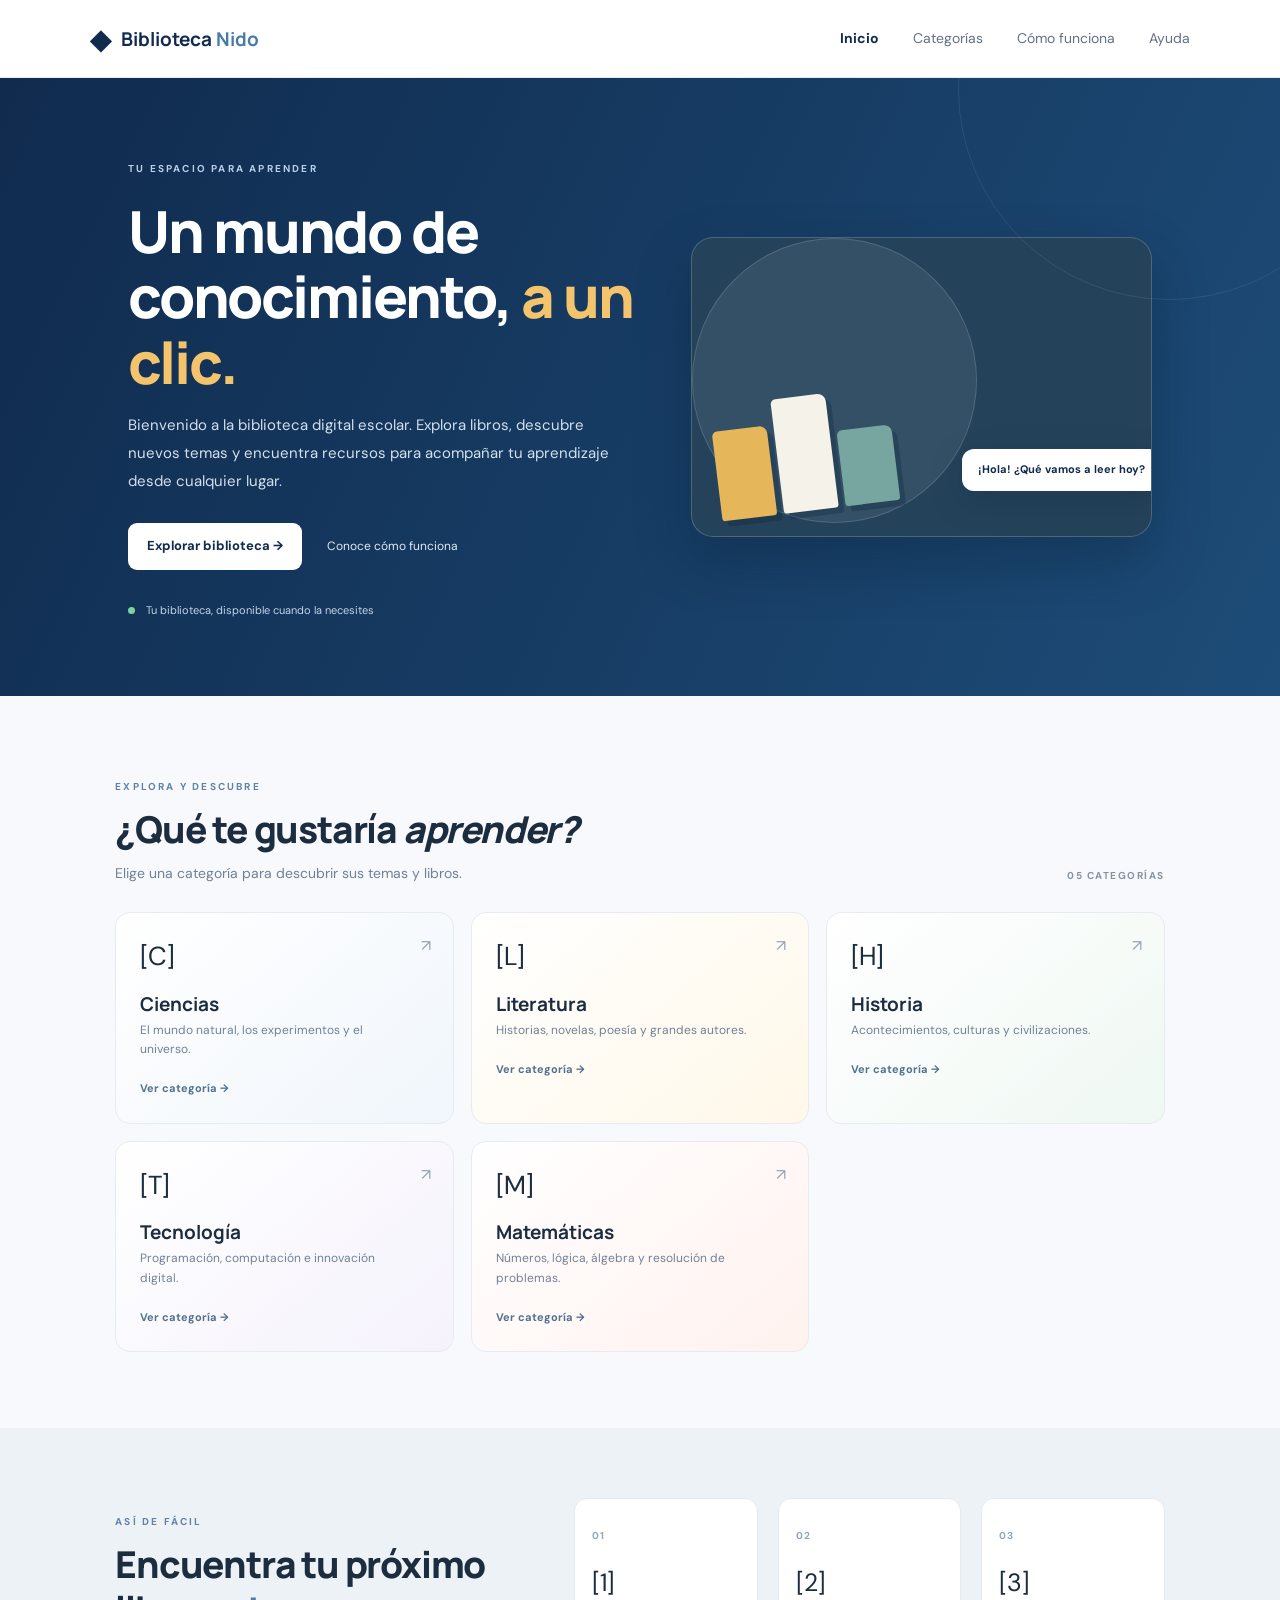
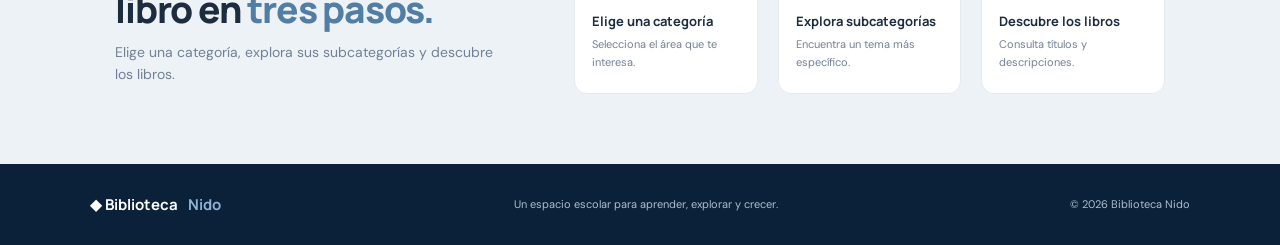
==== commit 57b23e5d: "Remove emergency links and add subject images to category cards" ====
--- a/index.html
+++ b/index.html
@@ -1 +1 @@
-<!DOCTYPE html><html lang="es"><head><meta charset="UTF-8"><meta name="viewport" content="width=device-width,initial-scale=1"><title>Biblioteca Nido | Inicio</title><link rel="stylesheet" href="styles.css"></head><body><header class="site-header"><a class="brand" href="index.html"><span aria-hidden="true">◆</span><span>Biblioteca <b>Nido</b></span></a><button class="menu-toggle" aria-label="Abrir menú" aria-expanded="false">☰</button><nav class="main-nav"><a class="active" href="index.html">Inicio</a><a href="#categorias">Categorías</a><a href="#como-funciona">Cómo funciona</a><a href="ayuda.html">Ayuda</a></nav><a class="header-emergency" href="tel:911">Emergencia <span>911</span></a></header><main><section class="hero"><div class="hero-copy"><span class="eyebrow">TU ESPACIO PARA APRENDER</span><h1>Un mundo de conocimiento, <em>a un clic.</em></h1><p>Bienvenido a la biblioteca digital escolar. Explora libros, descubre nuevos temas y encuentra recursos para acompañar tu aprendizaje desde cualquier lugar.</p><div class="hero-actions"><a class="btn btn-light" href="#categorias">Explorar biblioteca →</a><a class="text-link" href="#como-funciona">Conoce cómo funciona</a></div><div class="hero-note"><span class="online-dot"></span> Tu biblioteca, disponible cuando la necesites</div></div><div class="hero-art"><div class="art-circle"></div><div class="book-stack"><div class="book book-one"></div><div class="book book-two"></div><div class="book book-three"></div></div><div class="toucan-large" aria-hidden="true">◆</div><div class="floating-note">¡Hola! ¿Qué vamos a leer hoy?</div></div></section><section class="section" id="categorias"><div class="section-heading"><div><span class="eyebrow dark">EXPLORA Y DESCUBRE</span><h2>¿Qué te gustaría <em>aprender?</em></h2><p>Elige una categoría para descubrir sus temas y libros.</p></div><span class="section-count">05 CATEGORÍAS</span></div><div class="category-grid"><a class="category-card c-blue" href="categoria.html?cat=ciencias"><span class="category-icon" aria-hidden="true">[C]</span><span class="card-arrow">↗</span><h3>Ciencias</h3><p>El mundo natural, los experimentos y el universo.</p><span class="card-bottom">Ver categoría →</span></a><a class="category-card c-gold" href="categoria.html?cat=literatura"><span class="category-icon" aria-hidden="true">[L]</span><span class="card-arrow">↗</span><h3>Literatura</h3><p>Historias, novelas, poesía y grandes autores.</p><span class="card-bottom">Ver categoría →</span></a><a class="category-card c-green" href="categoria.html?cat=historia"><span class="category-icon" aria-hidden="true">[H]</span><span class="card-arrow">↗</span><h3>Historia</h3><p>Acontecimientos, culturas y civilizaciones.</p><span class="card-bottom">Ver categoría →</span></a><a class="category-card c-purple" href="categoria.html?cat=tecnologia"><span class="category-icon" aria-hidden="true">[T]</span><span class="card-arrow">↗</span><h3>Tecnología</h3><p>Programación, computación e innovación digital.</p><span class="card-bottom">Ver categoría →</span></a><a class="category-card c-coral" href="categoria.html?cat=matematicas"><span class="category-icon" aria-hidden="true">[M]</span><span class="card-arrow">↗</span><h3>Matemáticas</h3><p>Números, lógica, álgebra y resolución de problemas.</p><span class="card-bottom">Ver categoría →</span></a></div></section><section class="how-section" id="como-funciona"><div class="how-intro"><span class="eyebrow dark">ASÍ DE FÁCIL</span><h2>Encuentra tu próximo libro en <em>tres pasos.</em></h2><p>Elige una categoría, explora sus subcategorías y descubre los libros.</p></div><div class="steps"><article><span>01</span><div class="step-icon" aria-hidden="true">[1]</div><h3>Elige una categoría</h3><p>Selecciona el área que te interesa.</p></article><article><span>02</span><div class="step-icon" aria-hidden="true">[2]</div><h3>Explora subcategorías</h3><p>Encuentra un tema más específico.</p></article><article><span>03</span><div class="step-icon" aria-hidden="true">[3]</div><h3>Descubre los libros</h3><p>Consulta títulos y descripciones.</p></article></div></section><section class="help-banner"><div><span class="eyebrow">ESTAMOS PARA AYUDARTE</span><h2>¿Necesitas ayuda?</h2><p>Consulta las preguntas frecuentes sobre el uso de la biblioteca.</p></div><a class="btn btn-light" href="ayuda.html">Ir a ayuda →</a></section></main><footer class="site-footer"><a class="brand footer-brand" href="index.html">◆ Biblioteca <b>Nido</b></a><p>Un espacio escolar para aprender, explorar y crecer.</p><span>© 2026 Biblioteca Nido</span></footer><a class="emergency-float" href="tel:911">☎ <span>Emergencia</span></a><script src="app.js"></script></body></html>+<!DOCTYPE html><html lang="es"><head><meta charset="UTF-8"><meta name="viewport" content="width=device-width,initial-scale=1"><title>Biblioteca Nido | Inicio</title><link rel="stylesheet" href="styles.css"></head><body><header class="site-header"><a class="brand" href="index.html"><span aria-hidden="true">◆</span><span>Biblioteca <b>Nido</b></span></a><button class="menu-toggle" aria-label="Abrir menú" aria-expanded="false">☰</button><nav class="main-nav"><a class="active" href="index.html">Inicio</a><a href="#categorias">Categorías</a><a href="#como-funciona">Cómo funciona</a><a href="ayuda.html">Ayuda</a></nav></header><main><section class="hero"><div class="hero-copy"><span class="eyebrow">TU ESPACIO PARA APRENDER</span><h1>Un mundo de conocimiento, <em>a un clic.</em></h1><p>Bienvenido a la biblioteca digital escolar. Explora libros, descubre nuevos temas y encuentra recursos para acompañar tu aprendizaje desde cualquier lugar.</p><div class="hero-actions"><a class="btn btn-light" href="#categorias">Explorar biblioteca →</a><a class="text-link" href="#como-funciona">Conoce cómo funciona</a></div><div class="hero-note"><span class="online-dot"></span> Tu biblioteca, disponible cuando la necesites</div></div><div class="hero-art"><div class="art-circle"></div><div class="book-stack"><div class="book book-one"></div><div class="book book-two"></div><div class="book book-three"></div></div><div class="toucan-large" aria-hidden="true">◆</div><div class="floating-note">¡Hola! ¿Qué vamos a leer hoy?</div></div></section><section class="section" id="categorias"><div class="section-heading"><div><span class="eyebrow dark">EXPLORA Y DESCUBRE</span><h2>¿Qué te gustaría <em>aprender?</em></h2><p>Elige una categoría para descubrir sus temas y libros.</p></div><span class="section-count">05 CATEGORÍAS</span></div><div class="category-grid"><a class="category-card c-blue" href="categoria.html?cat=ciencias"><span class="category-icon" aria-hidden="true">[C]</span><span class="card-arrow">↗</span><h3>Ciencias</h3><p>El mundo natural, los experimentos y el universo.</p><span class="card-bottom">Ver categoría →</span></a><a class="category-card c-gold" href="categoria.html?cat=literatura"><span class="category-icon" aria-hidden="true">[L]</span><span class="card-arrow">↗</span><h3>Literatura</h3><p>Historias, novelas, poesía y grandes autores.</p><span class="card-bottom">Ver categoría →</span></a><a class="category-card c-green" href="categoria.html?cat=historia"><span class="category-icon" aria-hidden="true">[H]</span><span class="card-arrow">↗</span><h3>Historia</h3><p>Acontecimientos, culturas y civilizaciones.</p><span class="card-bottom">Ver categoría →</span></a><a class="category-card c-purple" href="categoria.html?cat=tecnologia"><span class="category-icon" aria-hidden="true">[T]</span><span class="card-arrow">↗</span><h3>Tecnología</h3><p>Programación, computación e innovación digital.</p><span class="card-bottom">Ver categoría →</span></a><a class="category-card c-coral" href="categoria.html?cat=matematicas"><span class="category-icon" aria-hidden="true">[M]</span><span class="card-arrow">↗</span><h3>Matemáticas</h3><p>Números, lógica, álgebra y resolución de problemas.</p><span class="card-bottom">Ver categoría →</span></a></div></section><section class="how-section" id="como-funciona"><div class="how-intro"><span class="eyebrow dark">ASÍ DE FÁCIL</span><h2>Encuentra tu próximo libro en <em>tres pasos.</em></h2><p>Elige una categoría, explora sus subcategorías y descubre los libros.</p></div><div class="steps"><article><span>01</span><div class="step-icon" aria-hidden="true">[1]</div><h3>Elige una categoría</h3><p>Selecciona el área que te interesa.</p></article><article><span>02</span><div class="step-icon" aria-hidden="true">[2]</div><h3>Explora subcategorías</h3><p>Encuentra un tema más específico.</p></article><article><span>03</span><div class="step-icon" aria-hidden="true">[3]</div><h3>Descubre los libros</h3><p>Consulta títulos y descripciones.</p></article></div></section></main><footer class="site-footer"><a class="brand footer-brand" href="index.html">◆ Biblioteca <b>Nido</b></a><p>Un espacio escolar para aprender, explorar y crecer.</p><span>© 2026 Biblioteca Nido</span></footer><script src="app.js"></script></body></html>
--- a/styles.css
+++ b/styles.css
@@ -96,4 +96,28 @@
 @media(prefers-reduced-motion:reduce){*,*::before,*::after{scroll-behavior:auto!important;animation-duration:.01ms!important;animation-iteration-count:1!important;transition-duration:.01ms!important}}
 @media(max-width:850px){.site-header{padding:0 22px}.main-nav{gap:16px}.hero{padding:55px 35px}.section,.how-section{padding:55px 35px}.category-grid{grid-template-columns:repeat(2,1fr)}.how-section{grid-template-columns:1fr;gap:30px}.help-banner{margin:35px}.book-grid{grid-template-columns:repeat(2,1fr)}}
 @media(max-width:620px){.site-header{height:68px}.menu-toggle{display:block;order:3}.main-nav{display:none;position:absolute;left:0;right:0;top:68px;padding:18px 24px;background:white;border-bottom:1px solid var(--line);flex-direction:column;align-items:flex-start;gap:16px}.main-nav.open{display:flex}.brand{font-size:16px}.hero{grid-template-columns:1fr;padding:54px 25px 35px}.hero h1{font-size:39px}.hero-art{height:230px}.art-circle{width:205px;height:205px}.toucan-large{font-size:90px}.book-stack{left:7%;bottom:10px}.floating-note{right:0;bottom:20px}.hero-actions{flex-wrap:wrap;gap:15px}.section,.how-section{padding:48px 22px}.section-heading{align-items:flex-start;gap:10px;flex-direction:column}.category-grid,.subcategory-grid,.book-grid{grid-template-columns:1fr}.category-card{min-height:180px}.steps{grid-template-columns:1fr}.steps article{padding:18px}.step-icon{margin:8px 0}.help-banner{margin:25px 22px;padding:25px;align-items:flex-start;flex-direction:column}.site-footer{flex-direction:column;align-items:flex-start}.breadcrumbs{padding-left:22px;flex-wrap:wrap}.page-intro{padding-top:35px}.catalog-toolbar{align-items:flex-start;flex-direction:column}.search-box{max-width:none}}
-.book-detail{padding-bottom:28px}.detail-cover{width:92px;height:128px;margin:18px auto 12px;border-radius:8px;background:linear-gradient(145deg,#214c73,#102b4e);display:grid;place-items:center;color:#fff;font-size:42px;box-shadow:5px 7px 0 #dce4ed}.book-detail h1{max-width:850px;margin:10px auto}.detail-author{font-weight:700;color:#527da4!important}.reader-section{max-width:980px;margin:0 auto}.reader-paper{max-width:760px;margin:0 auto;background:#fff;border:1px solid var(--line);border-radius:14px;padding:clamp(22px,5vw,48px);box-shadow:0 12px 35px #183e680b}.reader-paper-top{display:flex;justify-content:space-between;gap:15px;padding-bottom:18px;border-bottom:1px solid var(--line);color:#7890a6;font-size:11px;font-weight:700}.reader-content{white-space:pre-line;font:16px/2 Georgia,serif;color:#35475a;padding-top:25px}.reader-back{margin:24px auto 0;display:flex;width:max-content}
+/* Hero fotográfico: fotografía real en lugar de la ilustración decorativa */
+.hero-art{
+  height:auto;
+  min-height:300px;
+  display:block;
+  border:1px solid #ffffff30;
+  border-radius:22px;
+  overflow:hidden;
+  box-shadow:0 24px 55px #071c3050;
+  background:#24435b;
+  animation:fade-in 1s .15s ease both;
+}
+.hero-photo{
+  display:block;
+  width:100%;
+  height:100%;
+  min-height:300px;
+  aspect-ratio: 4 / 3;
+  object-fit:cover;
+  object-position:center;
+}
+@media(max-width:620px){
+  .hero-art{min-height:220px;border-radius:16px}
+  .hero-photo{min-height:220px;aspect-ratio:16 / 10}
+}
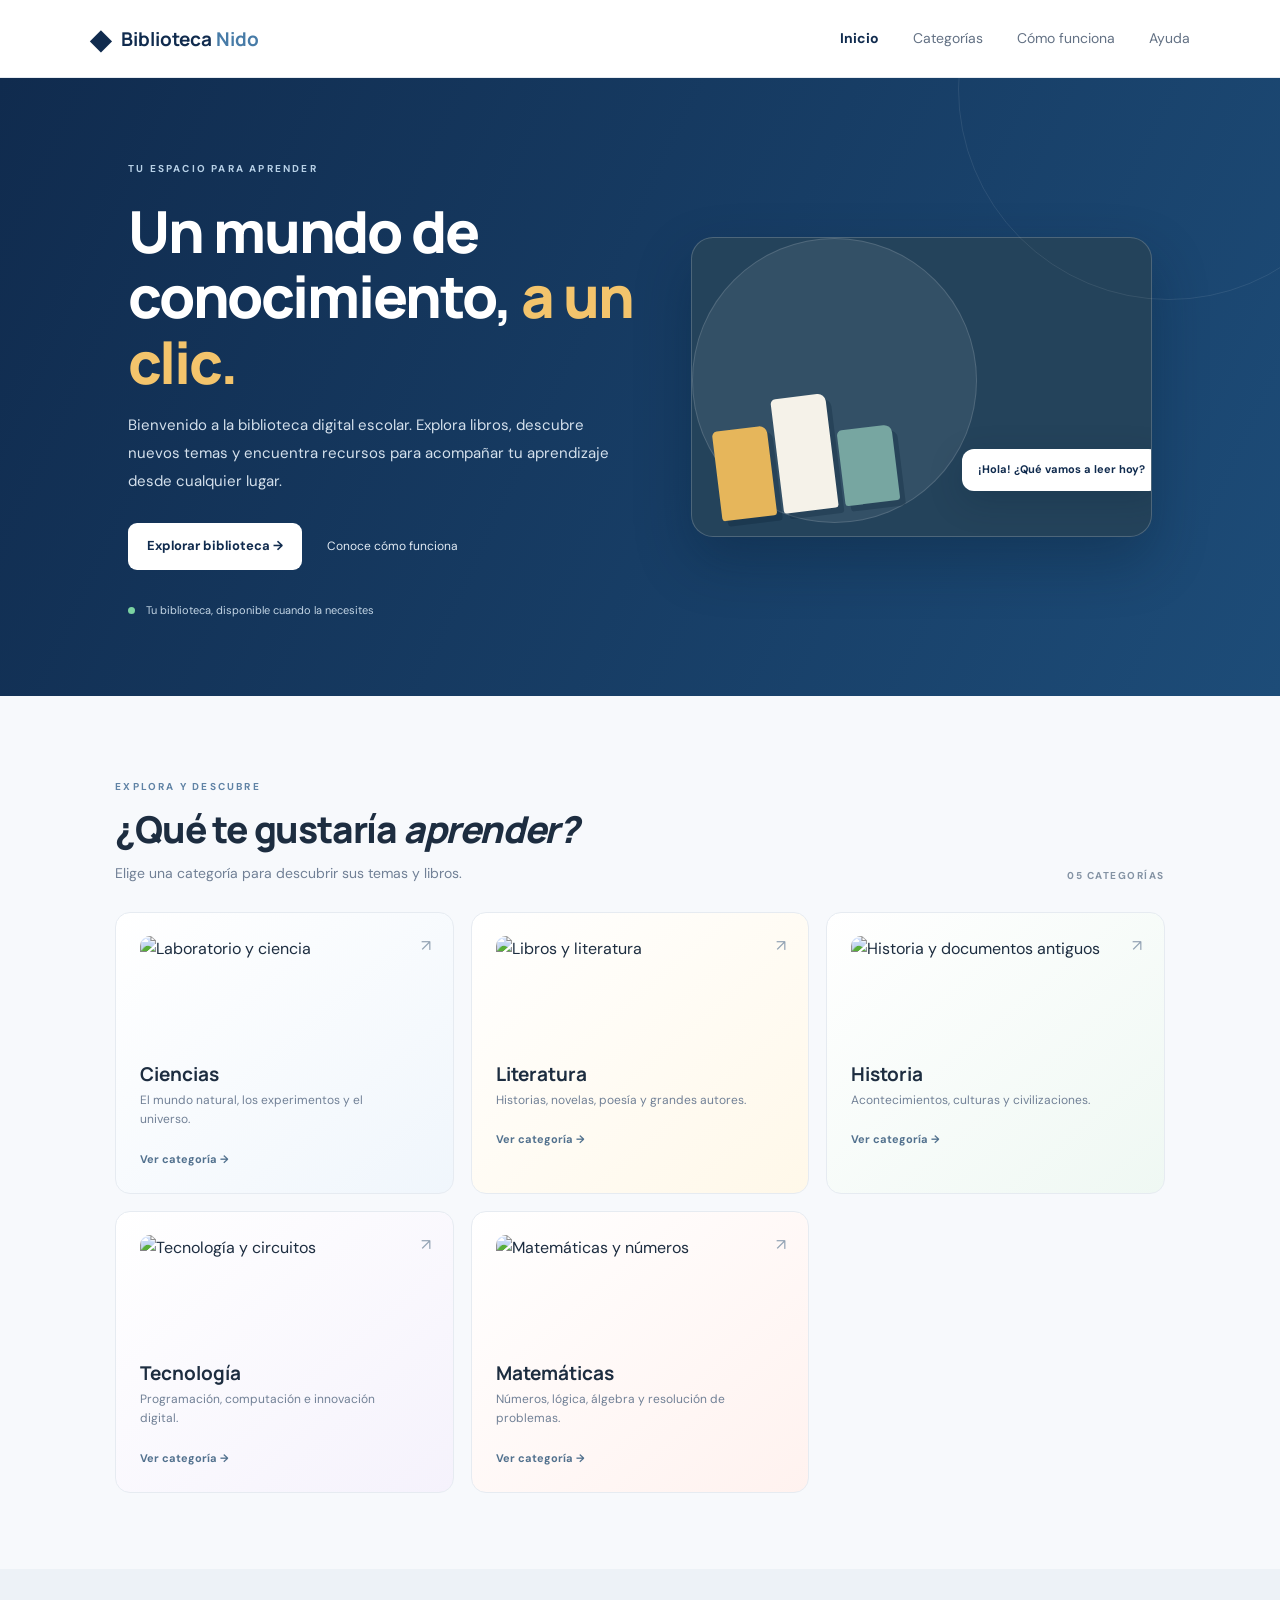
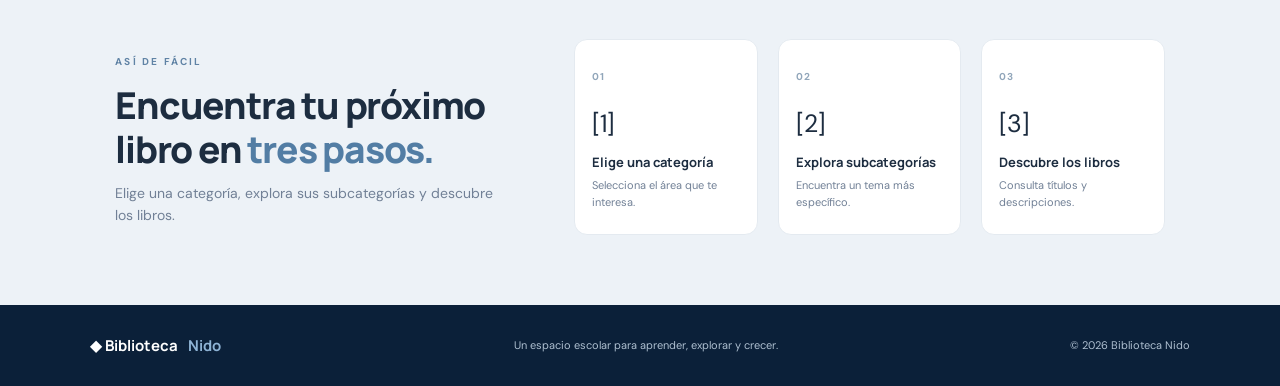
==== commit f3530e4d: "Add illustrative images to each subject category" ====
--- a/index.html
+++ b/index.html
@@ -1 +1 @@
-<!DOCTYPE html><html lang="es"><head><meta charset="UTF-8"><meta name="viewport" content="width=device-width,initial-scale=1"><title>Biblioteca Nido | Inicio</title><link rel="stylesheet" href="styles.css"></head><body><header class="site-header"><a class="brand" href="index.html"><span aria-hidden="true">◆</span><span>Biblioteca <b>Nido</b></span></a><button class="menu-toggle" aria-label="Abrir menú" aria-expanded="false">☰</button><nav class="main-nav"><a class="active" href="index.html">Inicio</a><a href="#categorias">Categorías</a><a href="#como-funciona">Cómo funciona</a><a href="ayuda.html">Ayuda</a></nav></header><main><section class="hero"><div class="hero-copy"><span class="eyebrow">TU ESPACIO PARA APRENDER</span><h1>Un mundo de conocimiento, <em>a un clic.</em></h1><p>Bienvenido a la biblioteca digital escolar. Explora libros, descubre nuevos temas y encuentra recursos para acompañar tu aprendizaje desde cualquier lugar.</p><div class="hero-actions"><a class="btn btn-light" href="#categorias">Explorar biblioteca →</a><a class="text-link" href="#como-funciona">Conoce cómo funciona</a></div><div class="hero-note"><span class="online-dot"></span> Tu biblioteca, disponible cuando la necesites</div></div><div class="hero-art"><div class="art-circle"></div><div class="book-stack"><div class="book book-one"></div><div class="book book-two"></div><div class="book book-three"></div></div><div class="toucan-large" aria-hidden="true">◆</div><div class="floating-note">¡Hola! ¿Qué vamos a leer hoy?</div></div></section><section class="section" id="categorias"><div class="section-heading"><div><span class="eyebrow dark">EXPLORA Y DESCUBRE</span><h2>¿Qué te gustaría <em>aprender?</em></h2><p>Elige una categoría para descubrir sus temas y libros.</p></div><span class="section-count">05 CATEGORÍAS</span></div><div class="category-grid"><a class="category-card c-blue" href="categoria.html?cat=ciencias"><span class="category-icon" aria-hidden="true">[C]</span><span class="card-arrow">↗</span><h3>Ciencias</h3><p>El mundo natural, los experimentos y el universo.</p><span class="card-bottom">Ver categoría →</span></a><a class="category-card c-gold" href="categoria.html?cat=literatura"><span class="category-icon" aria-hidden="true">[L]</span><span class="card-arrow">↗</span><h3>Literatura</h3><p>Historias, novelas, poesía y grandes autores.</p><span class="card-bottom">Ver categoría →</span></a><a class="category-card c-green" href="categoria.html?cat=historia"><span class="category-icon" aria-hidden="true">[H]</span><span class="card-arrow">↗</span><h3>Historia</h3><p>Acontecimientos, culturas y civilizaciones.</p><span class="card-bottom">Ver categoría →</span></a><a class="category-card c-purple" href="categoria.html?cat=tecnologia"><span class="category-icon" aria-hidden="true">[T]</span><span class="card-arrow">↗</span><h3>Tecnología</h3><p>Programación, computación e innovación digital.</p><span class="card-bottom">Ver categoría →</span></a><a class="category-card c-coral" href="categoria.html?cat=matematicas"><span class="category-icon" aria-hidden="true">[M]</span><span class="card-arrow">↗</span><h3>Matemáticas</h3><p>Números, lógica, álgebra y resolución de problemas.</p><span class="card-bottom">Ver categoría →</span></a></div></section><section class="how-section" id="como-funciona"><div class="how-intro"><span class="eyebrow dark">ASÍ DE FÁCIL</span><h2>Encuentra tu próximo libro en <em>tres pasos.</em></h2><p>Elige una categoría, explora sus subcategorías y descubre los libros.</p></div><div class="steps"><article><span>01</span><div class="step-icon" aria-hidden="true">[1]</div><h3>Elige una categoría</h3><p>Selecciona el área que te interesa.</p></article><article><span>02</span><div class="step-icon" aria-hidden="true">[2]</div><h3>Explora subcategorías</h3><p>Encuentra un tema más específico.</p></article><article><span>03</span><div class="step-icon" aria-hidden="true">[3]</div><h3>Descubre los libros</h3><p>Consulta títulos y descripciones.</p></article></div></section></main><footer class="site-footer"><a class="brand footer-brand" href="index.html">◆ Biblioteca <b>Nido</b></a><p>Un espacio escolar para aprender, explorar y crecer.</p><span>© 2026 Biblioteca Nido</span></footer><script src="app.js"></script></body></html>
+<!DOCTYPE html><html lang="es"><head><meta charset="UTF-8"><meta name="viewport" content="width=device-width,initial-scale=1"><title>Biblioteca Nido | Inicio</title><link rel="stylesheet" href="styles.css"></head><body><header class="site-header"><a class="brand" href="index.html"><span aria-hidden="true">◆</span><span>Biblioteca <b>Nido</b></span></a><button class="menu-toggle" aria-label="Abrir menú" aria-expanded="false">☰</button><nav class="main-nav"><a class="active" href="index.html">Inicio</a><a href="#categorias">Categorías</a><a href="#como-funciona">Cómo funciona</a><a href="ayuda.html">Ayuda</a></nav></header><main><section class="hero"><div class="hero-copy"><span class="eyebrow">TU ESPACIO PARA APRENDER</span><h1>Un mundo de conocimiento, <em>a un clic.</em></h1><p>Bienvenido a la biblioteca digital escolar. Explora libros, descubre nuevos temas y encuentra recursos para acompañar tu aprendizaje desde cualquier lugar.</p><div class="hero-actions"><a class="btn btn-light" href="#categorias">Explorar biblioteca →</a><a class="text-link" href="#como-funciona">Conoce cómo funciona</a></div><div class="hero-note"><span class="online-dot"></span> Tu biblioteca, disponible cuando la necesites</div></div><div class="hero-art"><div class="art-circle"></div><div class="book-stack"><div class="book book-one"></div><div class="book book-two"></div><div class="book book-three"></div></div><div class="toucan-large" aria-hidden="true">◆</div><div class="floating-note">¡Hola! ¿Qué vamos a leer hoy?</div></div></section><section class="section" id="categorias"><div class="section-heading"><div><span class="eyebrow dark">EXPLORA Y DESCUBRE</span><h2>¿Qué te gustaría <em>aprender?</em></h2><p>Elige una categoría para descubrir sus temas y libros.</p></div><span class="section-count">05 CATEGORÍAS</span></div><div class="category-grid"><a class="category-card c-blue" href="categoria.html?cat=ciencias"><img class="category-photo" src="https://images.unsplash.com/photo-1532094349884-543bc11b234d?auto=format&fit=crop&w=900&q=85" alt="Laboratorio y ciencia" loading="lazy"><span class="card-arrow">↗</span><h3>Ciencias</h3><p>El mundo natural, los experimentos y el universo.</p><span class="card-bottom">Ver categoría →</span></a><a class="category-card c-gold" href="categoria.html?cat=literatura"><img class="category-photo" src="https://images.unsplash.com/photo-1512820790803-83ca734da794?auto=format&fit=crop&w=900&q=85" alt="Libros y literatura" loading="lazy"><span class="card-arrow">↗</span><h3>Literatura</h3><p>Historias, novelas, poesía y grandes autores.</p><span class="card-bottom">Ver categoría →</span></a><a class="category-card c-green" href="categoria.html?cat=historia"><img class="category-photo" src="https://images.unsplash.com/photo-1461360370896-922624d12aa1?auto=format&fit=crop&w=900&q=85" alt="Historia y documentos antiguos" loading="lazy"><span class="card-arrow">↗</span><h3>Historia</h3><p>Acontecimientos, culturas y civilizaciones.</p><span class="card-bottom">Ver categoría →</span></a><a class="category-card c-purple" href="categoria.html?cat=tecnologia"><img class="category-photo" src="https://images.unsplash.com/photo-1518770660439-4636190af475?auto=format&fit=crop&w=900&q=85" alt="Tecnología y circuitos" loading="lazy"><span class="card-arrow">↗</span><h3>Tecnología</h3><p>Programación, computación e innovación digital.</p><span class="card-bottom">Ver categoría →</span></a><a class="category-card c-coral" href="categoria.html?cat=matematicas"><img class="category-photo" src="https://images.unsplash.com/photo-1509228468518-180dd4864904?auto=format&fit=crop&w=900&q=85" alt="Matemáticas y números" loading="lazy"><span class="card-arrow">↗</span><h3>Matemáticas</h3><p>Números, lógica, álgebra y resolución de problemas.</p><span class="card-bottom">Ver categoría →</span></a></div></section><section class="how-section" id="como-funciona"><div class="how-intro"><span class="eyebrow dark">ASÍ DE FÁCIL</span><h2>Encuentra tu próximo libro en <em>tres pasos.</em></h2><p>Elige una categoría, explora sus subcategorías y descubre los libros.</p></div><div class="steps"><article><span>01</span><div class="step-icon" aria-hidden="true">[1]</div><h3>Elige una categoría</h3><p>Selecciona el área que te interesa.</p></article><article><span>02</span><div class="step-icon" aria-hidden="true">[2]</div><h3>Explora subcategorías</h3><p>Encuentra un tema más específico.</p></article><article><span>03</span><div class="step-icon" aria-hidden="true">[3]</div><h3>Descubre los libros</h3><p>Consulta títulos y descripciones.</p></article></div></section></main><footer class="site-footer"><a class="brand footer-brand" href="index.html">◆ Biblioteca <b>Nido</b></a><p>Un espacio escolar para aprender, explorar y crecer.</p><span>© 2026 Biblioteca Nido</span></footer><script src="app.js"></script></body></html>
--- a/styles.css
+++ b/styles.css
@@ -121,3 +121,7 @@
   .hero-art{min-height:220px;border-radius:16px}
   .hero-photo{min-height:220px;aspect-ratio:16 / 10}
 }
+
+.category-photo{display:block;width:100%;height:112px;object-fit:cover;border-radius:10px;margin:0 0 12px;}
+.category-card{min-height:245px;}
+@media(max-width:620px){.category-photo{height:150px;}}
